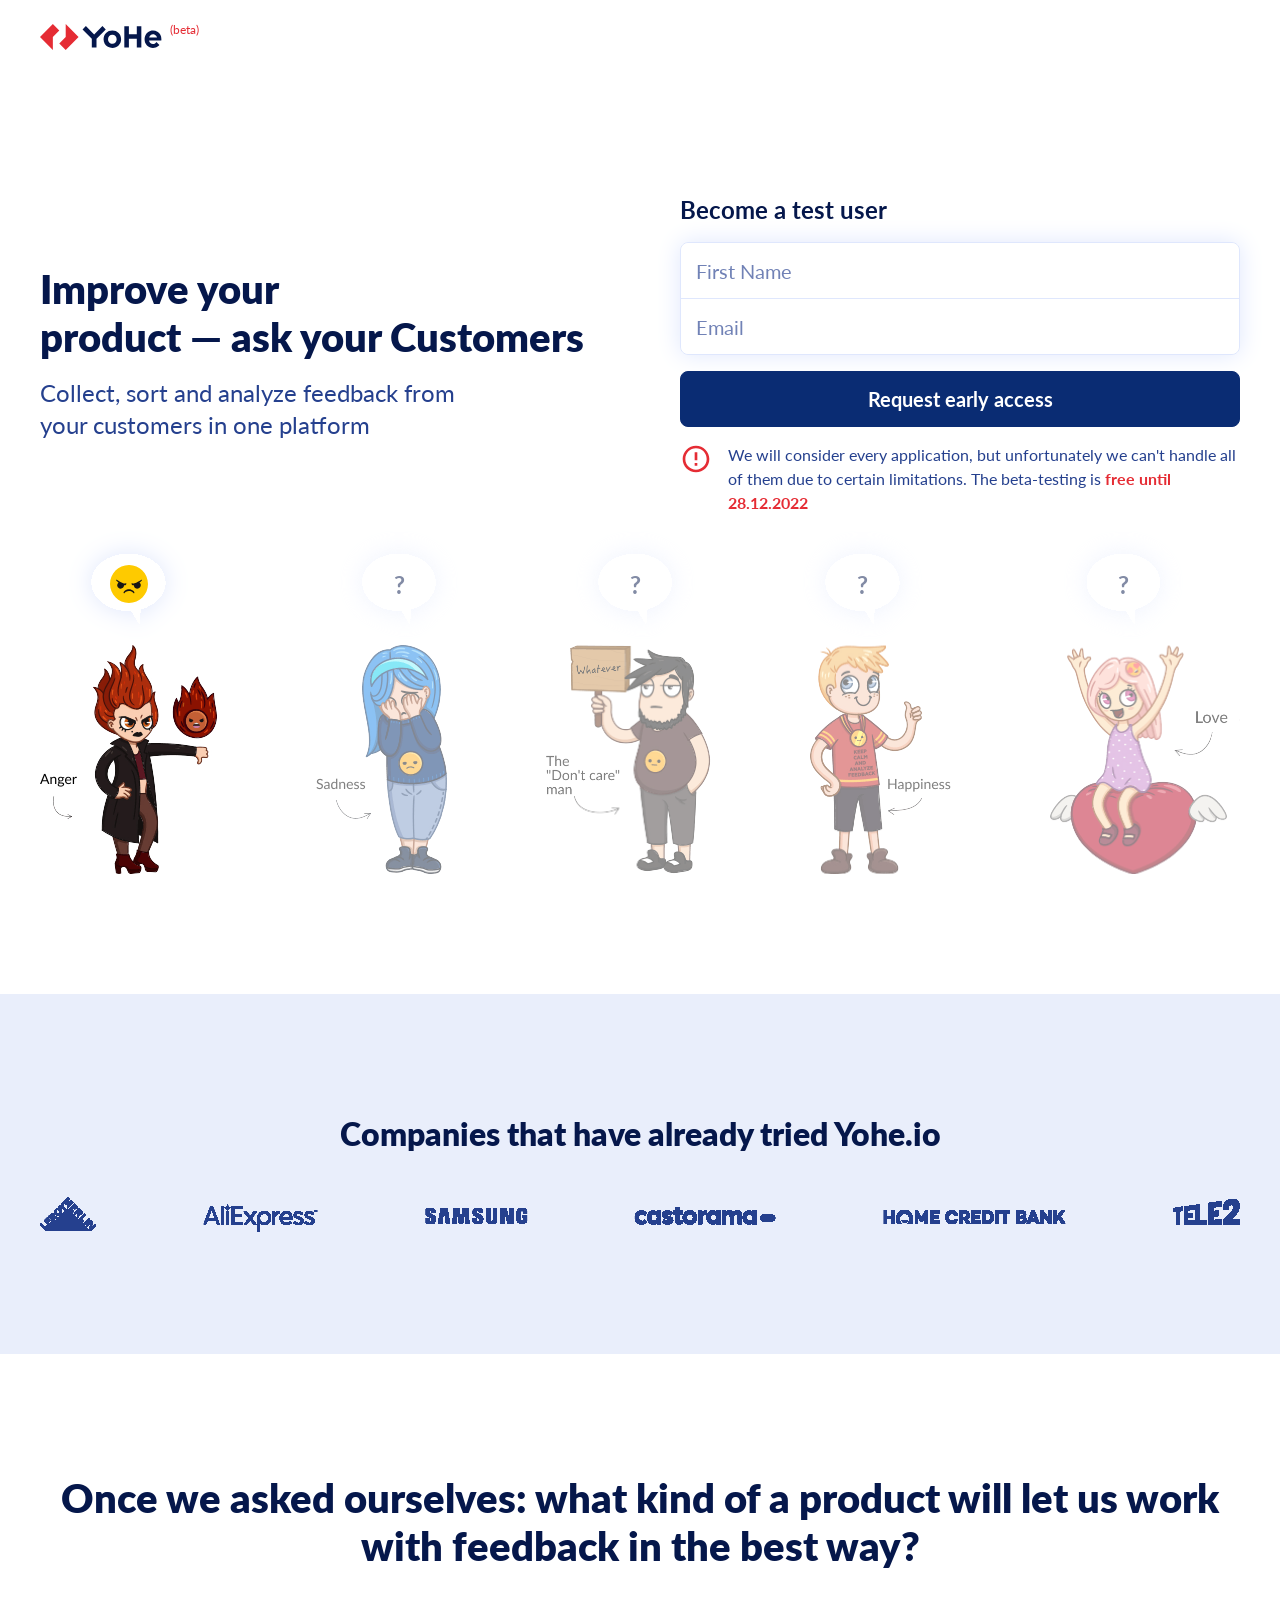
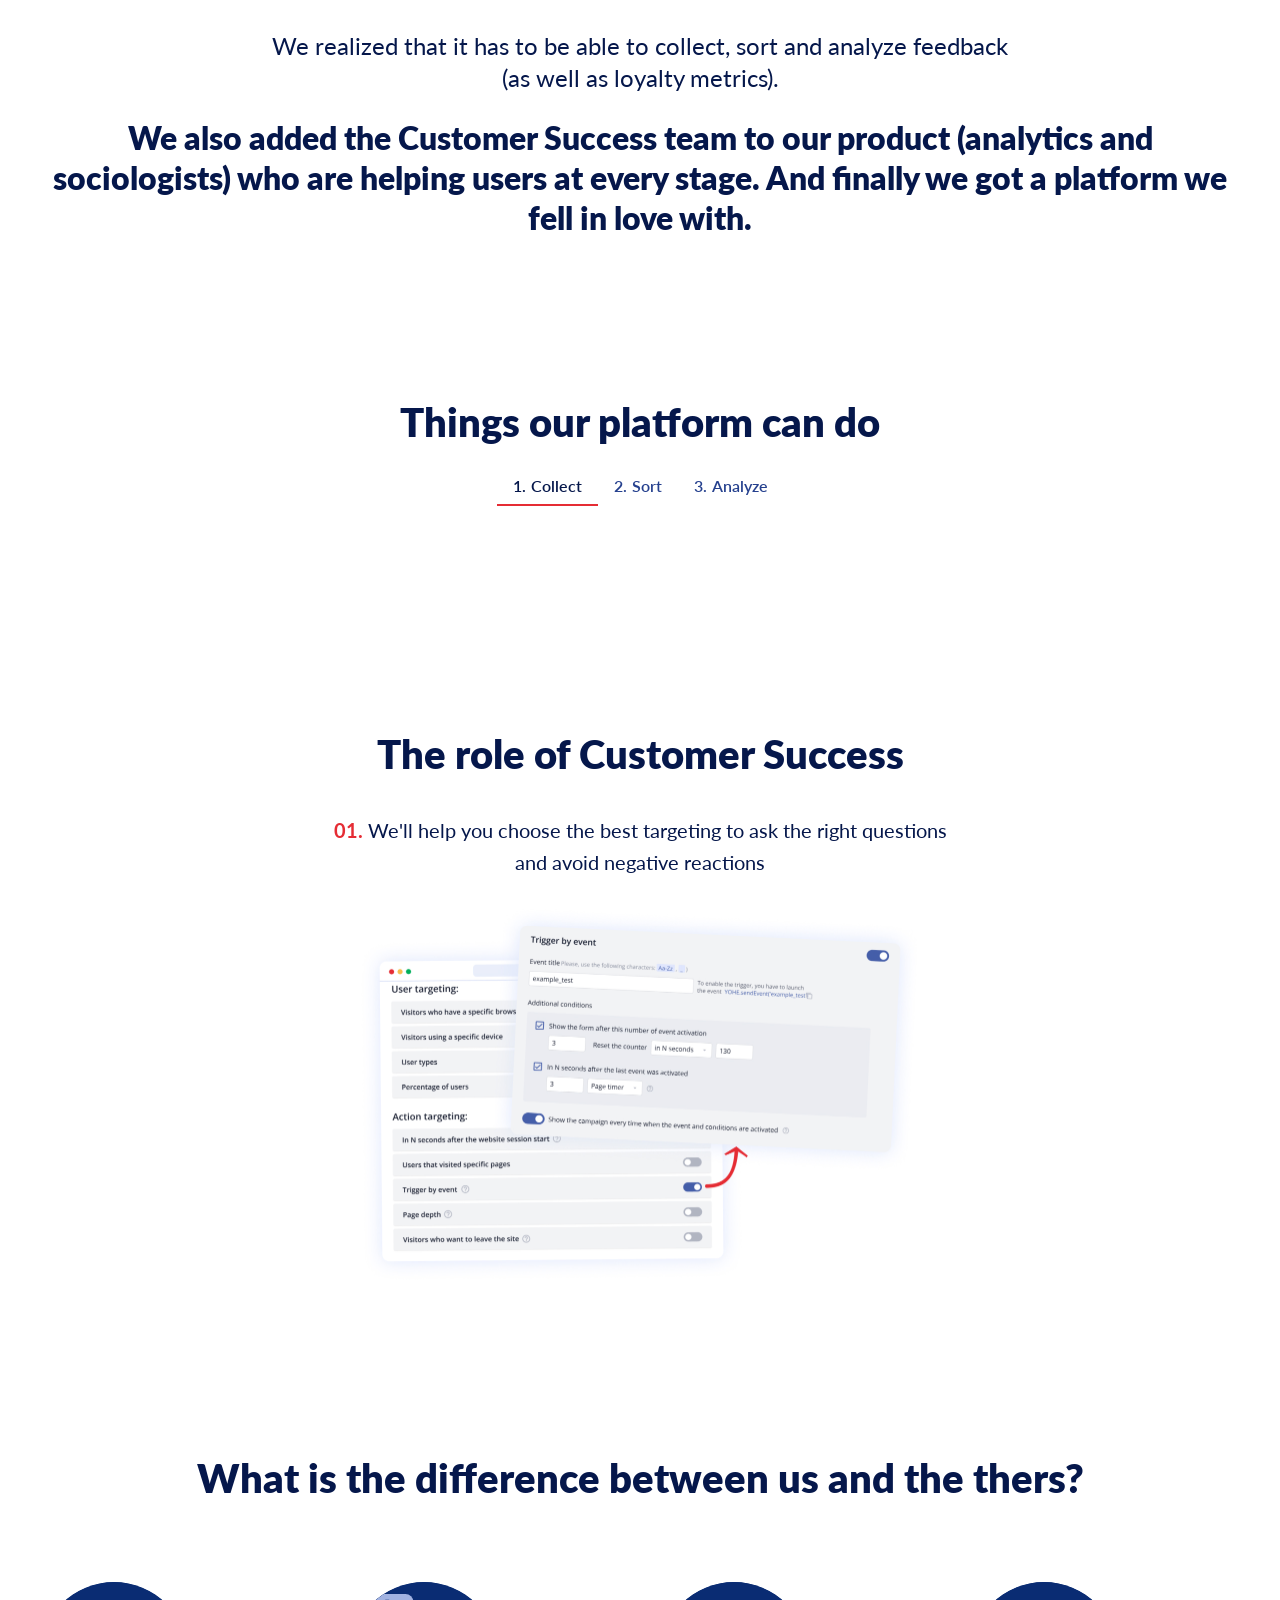
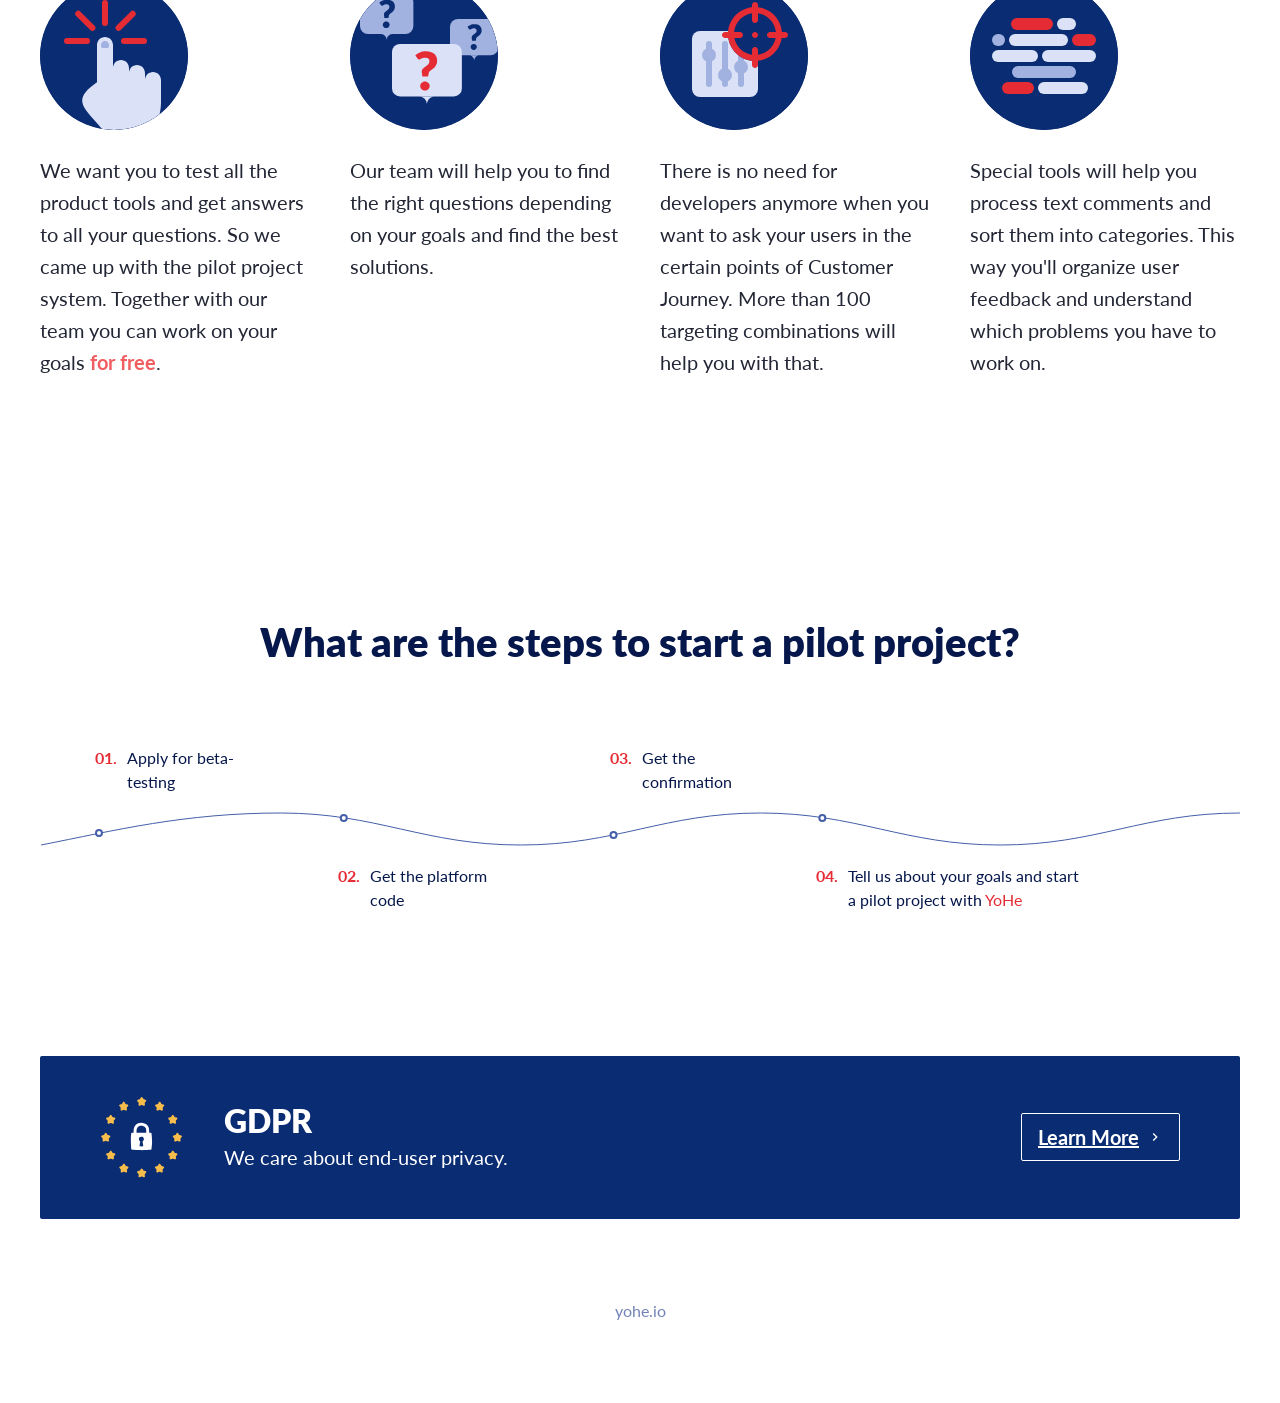
==== main.html @ 830f687a "start" ====
<!DOCTYPE html>
<html lang="ru">

<head>
    <title>Главная</title>
    <meta http-equiv="X-UA-Compatible" content="IE=edge">
    <meta charset="utf-8" />
    <meta name="keywords" content="">
    <meta name="description" content="">
    <meta name="author" content="">
    <meta name="viewport" content="width=device-width, initial-scale=1.0">
    <link rel="preconnect" href="https://fonts.googleapis.com">
    <link rel="preconnect" href="https://fonts.gstatic.com" crossorigin>
    <link href="https://fonts.googleapis.com/css2?family=Lato:wght@300;400;700;900&display=swap" rel="stylesheet">
    <link rel="stylesheet" href="./css/reset.css" />
    <link rel="stylesheet" href="./css/swipebox.min.css" />
    <link rel="stylesheet" href="./css/slick.css" />
    <link rel="stylesheet" href="./css/style.min.css" />
</head>

<body>
    <!-- wrap -->
    <div class="wrap">


        <!-- header -->
        <header class="header">
            <div class="inner-wrap">
                <div class="logo-wrap">
                    <a href="" class="logo">
                        <img src="./img/main/logo.svg" alt="">
                        <span class="logo-title">(beta)</span>
                    </a>
                </div>
            </div>
        </header>
        <!-- /header -->

        <!--main-form-box-->
        <div class="main-form-box cnt-section">
            <div class="inner-wrap">
                <div class="info-outer-wrap">
                    <h1 class="h1-title">Improve your product&nbsp;—&nbsp;ask&nbsp;your Customers</h1>
                    <div class="title-text-wrap">
                        <p>Collect, sort and analyze feedback from your&nbsp;customers&nbsp;in&nbsp;one platform</p>
                    </div>
                </div>
                <div class="form-outer-wrap">
                    <div class="h3-title">Become a test user</div>
                    <form action="/" class="form-wrap">
                        <div class="frm-row-wrap">
                            <div class="frm-row">
                                <div class="frm-field">
                                    <input type="text" class="form-input" placeholder="First Name">
                                </div>
                                <div class="frm-field">
                                    <input type="email" class="form-input" placeholder="Email">
                                </div>
                            </div>
                        </div>
                        <div class="frm-row-submit">
                            <div class="frm-field">
                                <button type="submit" class="btn">Request early access</button>
                            </div>
                        </div>
                        <div class="frm-row">
                            <div class="frm-field">
                                <div class="frm-info">
                                    <div class="info-title">We will consider every application, but unfortunately we can't handle all of them due to certain limitations. The beta-testing is <span class="text-att">free until 28.12.2022</span></div>
                                </div>
                            </div>
                        </div>
                    </form>
                </div>
            </div>
        </div>
        <!--/main-form-box-->

        <!--main-select-box-->
        <div class="main-select-box cnt-section">
            <div class="inner-wrap">
                <div class="items-wrap">
                    <!--item wrap-->
                    <div class="item-wrap">
                        <div class="item-tile-select tile01 active">
                            <div class="tile-ico">
                                <div class="tile-ico-title">?</div>
                                <div class="tile-ico-smile">
                                    <img src="./img/icons/smile01.svg" alt="">
                                </div>
                            </div>
                            <div class="tile-photo">
                                <img src="./img/01.jpg" alt="">
                            </div>
                        </div>
                    </div>
                    <!--/item wrap-->
                    <!--item wrap-->
                    <div class="item-wrap">
                        <div class="item-tile-select tile02">
                            <div class="tile-ico">
                                <div class="tile-ico-title">?</div>
                                <div class="tile-ico-smile">
                                    <img src="./img/icons/smile02.svg" alt="">
                                </div>
                            </div>
                            <div class="tile-photo">
                                <img src="./img/02.jpg" alt="">
                            </div>
                        </div>
                    </div>
                    <!--/item wrap-->
                    <!--item wrap-->
                    <div class="item-wrap">
                        <div class="item-tile-select tile03">
                            <div class="tile-ico">
                                <div class="tile-ico-title">?</div>
                                <div class="tile-ico-smile">
                                    <img src="./img/icons/smile03.svg" alt="">
                                </div>
                            </div>
                            <div class="tile-photo">
                                <img src="./img/03.jpg" alt="">
                            </div>
                        </div>
                    </div>
                    <!--/item wrap-->
                    <!--item wrap-->
                    <div class="item-wrap">
                        <div class="item-tile-select tile04">
                            <div class="tile-ico">
                                <div class="tile-ico-title">?</div>
                                <div class="tile-ico-smile">
                                    <img src="./img/icons/smile04.svg" alt="">
                                </div>
                            </div>
                            <div class="tile-photo">
                                <img src="./img/04.jpg" alt="">
                            </div>
                        </div>
                    </div>
                    <!--/item wrap-->
                    <!--item wrap-->
                    <div class="item-wrap">
                        <div class="item-tile-select tile05">
                            <div class="tile-ico">
                                <div class="tile-ico-title">?</div>
                                <div class="tile-ico-smile">
                                    <img src="./img/icons/smile05.svg" alt="">
                                </div>
                            </div>
                            <div class="tile-photo">
                                <img src="./img/05.jpg" alt="">
                            </div>
                        </div>
                    </div>
                    <!--/item wrap-->
                </div>
            </div>
        </div>
        <!--/main-select-box-->

        <!--main-logos-box-->
        <div class="main-logos-box cnt-section">
            <div class="inner-wrap">
                <div class="title-outer-wrap">
                    <h2 class="h2-title">Companies that have already tried Yohe.io</h2>
                </div>
                <div class="items-outer-wrap">
                    <div class="items-wrap">
                        <!--item wrap-->
                        <div class="item-wrap">
                            <div class="item-tile-logo">
                                <img src="./img/logo01.svg" alt="">
                            </div>
                        </div>
                        <!--/item wrap-->
                        <!--item wrap-->
                        <div class="item-wrap">
                            <div class="item-tile-logo">
                                <img src="./img/logo02.svg" alt="">
                            </div>
                        </div>
                        <!--/item wrap-->
                        <!--item wrap-->
                        <div class="item-wrap">
                            <div class="item-tile-logo">
                                <img src="./img/logo03.svg" alt="">
                            </div>
                        </div>
                        <!--/item wrap-->
                        <!--item wrap-->
                        <div class="item-wrap">
                            <div class="item-tile-logo">
                                <img src="./img/logo04.svg" alt="">
                            </div>
                        </div>
                        <!--/item wrap-->
                        <!--item wrap-->
                        <div class="item-wrap">
                            <div class="item-tile-logo">
                                <img src="./img/logo05.svg" alt="">
                            </div>
                        </div>
                        <!--/item wrap-->
                        <!--item wrap-->
                        <div class="item-wrap">
                            <div class="item-tile-logo">
                                <img src="./img/logo06.svg" alt="">
                            </div>
                        </div>
                        <!--/item wrap-->
                    </div>
                </div>
            </div>
        </div>
        <!--/main-logos-box-->

        <!--main-info-box-->
        <div class="main-info-box cnt-section">
            <div class="inner-wrap">
                <div class="title-outer-wrap">
                    <h2 class="h1-title">Once we asked ourselves: what kind&nbsp;of&nbsp;a&nbsp;product will let us work with feedback in&nbsp;the&nbsp;best way?</h2>
                    <div class="title-text-wrap">
                        <p>We realized that it has to be able to collect, sort and analyze feedback (as&nbsp;well as loyalty metrics).</p>
                    </div>
                    <h2 class="h2-title">We also added the Customer Success team to our product (analytics and sociologists) who are helping users at every stage. And finally we got a platform we fell in love with.</h2>
                </div>
            </div>
        </div>
        <!--/main-info-box-->

        <!--main-slider-box-->
        <div class="main-slider-box cnt-section">
            <div class="inner-wrap">
                <div class="title-outer-wrap">
                    <h2 class="h1-title">Things our platform can do</h2>
                </div>
                <div class="tabs-box tabs-outer-wrap js-tabs-nav">
                    <ul class="menu">
                        <li><a href="" class="btn-tab active" data-tab="slider01-01"><span>1.</span> Collect</a></li>
                        <li><a href="" class="btn-tab" data-tab="slider01-02"><span>2.</span> Sort</a></li>
                        <li><a href="" class="btn-tab" data-tab="slider01-03"><span>3.</span> Analyze</a></li>
                    </ul>
                </div>
            </div>
            <div class="slider-outer-wrap js-tab-block" data-tab="slider01-01">
                <div class="slider-wrap">
                    <div class="slider">
                        <!--sl-wrap-->
                        <div class="sl-wrap">
                            <div class="item-tile-photo tile-photo photo-cover">
                                <img src="./img/slider01-01.jpg" alt="">
                            </div>
                        </div>
                        <!--/sl-wrap-->
                        <!--sl-wrap-->
                        <div class="sl-wrap">
                            <div class="item-tile-photo tile-photo photo-cover">
                                <img src="./img/slider01-02.jpg" alt="">
                            </div>
                        </div>
                        <!--/sl-wrap-->
                        <!--sl-wrap-->
                        <div class="sl-wrap">
                            <div class="item-tile-photo tile-photo photo-cover">
                                <img src="./img/slider01-03.jpg" alt="">
                            </div>
                        </div>
                        <!--/sl-wrap-->
                        <!--sl-wrap-->
                        <div class="sl-wrap">
                            <div class="item-tile-photo tile-photo photo-cover">
                                <img src="./img/slider01-04.jpg" alt="">
                            </div>
                        </div>
                        <!--/sl-wrap-->
                        <!--sl-wrap-->
                        <div class="sl-wrap">
                            <div class="item-tile-photo tile-photo photo-cover">
                                <img src="./img/slider01-05.jpg" alt="">
                            </div>
                        </div>
                        <!--/sl-wrap-->
                        <!--sl-wrap-->
                        <div class="sl-wrap">
                            <div class="item-tile-photo tile-photo photo-cover">
                                <img src="./img/slider01-06.jpg" alt="">
                            </div>
                        </div>
                        <!--/sl-wrap-->
                    </div>
                </div>
            </div>
            <div class="slider-outer-wrap js-tab-block" data-tab="slider01-02">
                <div class="slider-wrap">
                    <div class="slider">
                        <!--sl-wrap-->
                        <div class="sl-wrap">
                            <div class="item-tile-photo tile-photo photo-cover">
                                <img src="./img/slider02-01.jpg" alt="">
                            </div>
                        </div>
                        <!--/sl-wrap-->
                    </div>
                </div>
            </div>
            <div class="slider-outer-wrap js-tab-block" data-tab="slider01-03">
                <div class="slider-wrap">
                    <div class="slider">
                        <!--sl-wrap-->
                        <div class="sl-wrap">
                            <div class="item-tile-photo tile-photo photo-cover">
                                <img src="./img/slider03-01.jpg" alt="">
                            </div>
                        </div>
                        <!--/sl-wrap-->
                        <!--sl-wrap-->
                        <div class="sl-wrap">
                            <div class="item-tile-photo tile-photo photo-cover">
                                <img src="./img/slider03-02.jpg" alt="">
                            </div>
                        </div>
                        <!--/sl-wrap-->
                        <!--sl-wrap-->
                        <div class="sl-wrap">
                            <div class="item-tile-photo tile-photo photo-cover">
                                <img src="./img/slider03-03.jpg" alt="">
                            </div>
                        </div>
                        <!--/sl-wrap-->
                        <!--sl-wrap-->
                        <div class="sl-wrap">
                            <div class="item-tile-photo tile-photo photo-cover">
                                <img src="./img/slider03-04.jpg" alt="">
                            </div>
                        </div>
                        <!--/sl-wrap-->
                    </div>
                </div>
            </div>
        </div>
        <!--/main-slider-box-->

        <!--main-slider-box-->
        <div class="main-slider-box cnt-section">
            <div class="inner-wrap">
                <div class="title-outer-wrap">
                    <h2 class="h1-title">The role of Customer Success</h2>
                </div>
            </div>
            <div class="slider-outer-wrap">
                <div class="slider-wrap">
                    <div class="slider">
                        <!--sl-wrap-->
                        <div class="sl-wrap">
                            <div class="sl-info"><span class="text-att">01.</span> We'll help you choose the best targeting to ask the right questions and avoid negative reactions</div>
                            <div class="item-tile-photo tile-photo photo-cover">
                                <img src="./img/slider04-01.jpg" alt="">
                            </div>
                        </div>
                        <!--/sl-wrap-->
                        <!--sl-wrap-->
                        <div class="sl-wrap">
                            <div class="sl-info"><span class="text-att">01.</span> We'll help you choose the best targeting to ask the right questions and avoid negative reactions</div>
                            <div class="item-tile-photo tile-photo photo-cover">
                                <img src="./img/slider04-02.jpg" alt="">
                            </div>
                        </div>
                        <!--/sl-wrap-->
                        <!--sl-wrap-->
                        <div class="sl-wrap">
                            <div class="sl-info"><span class="text-att">01.</span> We'll help you choose the best targeting to ask the right questions and avoid negative reactions</div>
                            <div class="item-tile-photo tile-photo photo-cover">
                                <img src="./img/slider04-03.jpg" alt="">
                            </div>
                        </div>
                        <!--/sl-wrap-->
                        <!--sl-wrap-->
                        <div class="sl-wrap">
                            <div class="sl-info"><span class="text-att">01.</span> We'll help you choose the best targeting to ask the right questions and avoid negative reactions</div>
                            <div class="item-tile-photo tile-photo photo-cover">
                                <img src="./img/slider04-04.jpg" alt="">
                            </div>
                        </div>
                        <!--/sl-wrap-->
                    </div>
                </div>
            </div>
        </div>
        <!--/main-slider-box-->

        <!--main-tiles-box-->
        <div class="main-tiles-box cnt-section">
            <div class="inner-wrap">
                <div class="title-outer-wrap">
                    <h2 class="h1-title">What is the difference between&nbsp;us&nbsp;and&nbsp;the thers?</h2>
                </div>
                <div class="items-wrap">
                    <!--item wrap-->
                    <div class="item-wrap">
                        <div class="item-tile-main">
                            <div class="tile-ico">
                                <img src="./img/icons/01.svg" alt="">
                            </div>
                            <div class="tile-text">We want you to test all the product tools and get answers to all your questions. So we came up with the pilot project system. Together with our team you can work on your goals <span class="text-att">for free</span>.</div>
                        </div>
                    </div>
                    <!--/item wrap-->
                    <!--item wrap-->
                    <div class="item-wrap">
                        <div class="item-tile-main">
                            <div class="tile-ico">
                                <img src="./img/icons/02.svg" alt="">
                            </div>
                            <div class="tile-text">Our team will help you to find the right questions depending on your goals and find the best solutions.</div>
                        </div>
                    </div>
                    <!--/item wrap-->
                    <!--item wrap-->
                    <div class="item-wrap">
                        <div class="item-tile-main">
                            <div class="tile-ico">
                                <img src="./img/icons/03.svg" alt="">
                            </div>
                            <div class="tile-text">There is no need for developers anymore when you want to ask your users in the certain points of Customer Journey. More than 100 targeting combinations will help you with that.</div>
                        </div>
                    </div>
                    <!--/item wrap-->
                    <!--item wrap-->
                    <div class="item-wrap">
                        <div class="item-tile-main">
                            <div class="tile-ico">
                                <img src="./img/icons/04.svg" alt="">
                            </div>
                            <div class="tile-text">Special tools will help you process text comments and sort them into categories. This way you'll organize user feedback and understand which problems you have to work on.</div>
                        </div>
                    </div>
                    <!--/item wrap-->
                </div>
            </div>
        </div>
        <!--/main-tiles-box-->

        <!--main-steps-box-->
        <div class="main-steps-box cnt-section">
            <div class="inner-wrap">
                <div class="title-outer-wrap">
                    <h2 class="h1-title">What are the steps to start a pilot project?</h2>
                </div>
                <div class="items-outer-wrap">
                    <div class="items-wrap">
                        <!--item wrap-->
                        <div class="item-wrap">
                            <div class="item-tile-step">
                                <div class="tile-number">01.</div>
                                <div class="tile-title">Apply for beta-testing</div>
                            </div>
                        </div>
                        <!--/item wrap-->
                        <!--item wrap-->
                        <div class="item-wrap">
                            <div class="item-tile-step">
                                <div class="tile-number">02.</div>
                                <div class="tile-title">Get the platform code</div>
                            </div>
                        </div>
                        <!--/item wrap-->
                        <!--item wrap-->
                        <div class="item-wrap">
                            <div class="item-tile-step">
                                <div class="tile-number">03.</div>
                                <div class="tile-title">Get the confirmation</div>
                            </div>
                        </div>
                        <!--/item wrap-->
                        <!--item wrap-->
                        <div class="item-wrap">
                            <div class="item-tile-step">
                                <div class="tile-number">04.</div>
                                <div class="tile-title">Tell us about your goals and start a&nbsp;pilot project with <a href="" class="text-att">YoHe</a></div>
                            </div>
                        </div>
                        <!--/item wrap-->
                    </div>
                </div>
            </div>
        </div>
        <!--/main-steps-box-->


        <!-- footer -->
        <footer class="footer">
            <div class="inner-wrap">
                <div class="footer-main-panel">
                    <div class="logo-wrap">
                        <a href="" class="logo">
                            <img src="./img/main/logo-stars.svg" alt="">
                        </a>
                    </div>
                    <div class="info-wrap">
                        <div class="h2-title">GDPR</div>
                        <p>We care about end-user privacy.</p>
                    </div>
                    <div class="action-wrap">
                        <a href="" class="btn button-border button-light button-small">
                            <span class="button-title">Learn More</span>
                            <span class="button-ico">
                                <img src="./img/icons/arrow-more.svg" alt="">
                            </span>
                        </a>
                    </div>
                </div>
                <div class="footer-link-panel">
                    <a href="">yohe.io</a>
                </div>
            </div>
        </footer>
        <!-- /footer -->


    </div>
    <!-- /wrap -->

    <script src="./js/jquery.min.js"></script>
    <script src="./js/slick.min.js"></script>
    <script src="./js/jquery.swipebox.min.js"></script>
    <script src="./js/jquery.maskedinput.min.js"></script>
    <script src="./js/scripts.js"></script>

</body>

</html>
---- css/swipebox.min.css ----
/*! Swipebox v1.3.0 | Constantin Saguin csag.co | MIT License | github.com/brutaldesign/swipebox */html.swipebox-html.swipebox-touch{overflow:hidden!important}#swipebox-overlay img{border:none!important}#swipebox-overlay{width:100%;height:100%;position:fixed;top:0;left:0;z-index:99999!important;overflow:hidden;-webkit-user-select:none;-moz-user-select:none;-ms-user-select:none;user-select:none}#swipebox-container{position:relative;width:100%;height:100%}#swipebox-slider{-webkit-transition:-webkit-transform .4s ease;transition:transform .4s ease;height:100%;left:0;top:0;width:100%;white-space:nowrap;position:absolute;display:none;cursor:pointer}#swipebox-slider .slide{height:100%;width:100%;line-height:1px;text-align:center;display:inline-block}#swipebox-slider .slide:before{content:"";display:inline-block;height:50%;width:1px;margin-right:-1px}#swipebox-slider .slide .swipebox-inline-container,#swipebox-slider .slide .swipebox-video-container,#swipebox-slider .slide img{display:inline-block;max-height:100%;max-width:100%;margin:0;padding:0;width:auto;height:auto;vertical-align:middle}#swipebox-slider .slide .swipebox-video-container{background:0 0;max-width:1140px;max-height:100%;width:100%;padding:5%;-webkit-box-sizing:border-box;box-sizing:border-box}#swipebox-slider .slide .swipebox-video-container .swipebox-video{width:100%;height:0;padding-bottom:56.25%;overflow:hidden;position:relative}#swipebox-slider .slide .swipebox-video-container .swipebox-video iframe{width:100%!important;height:100%!important;position:absolute;top:0;left:0}#swipebox-slider .slide-loading{background:url(../img/loader.gif) center center no-repeat}#swipebox-bottom-bar,#swipebox-top-bar{-webkit-transition:.5s;transition:.5s;position:absolute;left:0;z-index:999;height:50px;width:100%}#swipebox-bottom-bar{bottom:-50px}#swipebox-bottom-bar.visible-bars{-webkit-transform:translate3d(0,-50px,0);transform:translate3d(0,-50px,0)}#swipebox-top-bar{top:-50px}#swipebox-top-bar.visible-bars{-webkit-transform:translate3d(0,50px,0);transform:translate3d(0,50px,0)}#swipebox-title{display:block;width:100%;text-align:center}#swipebox-close,#swipebox-next,#swipebox-prev{background-image:url(../img/icons.png);background-repeat:no-repeat;border:none!important;text-decoration:none!important;cursor:pointer;width:50px;height:50px;top:0}#swipebox-arrows{display:block;margin:0 auto;width:100%;height:50px}#swipebox-prev{background-position:-32px 13px;float:left}#swipebox-next{background-position:-78px 13px;float:right}#swipebox-close{top:0;right:0;position:absolute;z-index:9999;background-position:15px 12px}.swipebox-no-close-button #swipebox-close{display:none}#swipebox-next.disabled,#swipebox-prev.disabled{opacity:.3}.swipebox-no-touch #swipebox-overlay.rightSpring #swipebox-slider{-webkit-animation:rightSpring .3s;animation:rightSpring .3s}.swipebox-no-touch #swipebox-overlay.leftSpring #swipebox-slider{-webkit-animation:leftSpring .3s;animation:leftSpring .3s}.swipebox-touch #swipebox-container:after,.swipebox-touch #swipebox-container:before{-webkit-backface-visibility:hidden;backface-visibility:hidden;-webkit-transition:all .3s ease;transition:all .3s ease;content:' ';position:absolute;z-index:999;top:0;height:100%;width:20px;opacity:0}.swipebox-touch #swipebox-container:before{left:0;-webkit-box-shadow:inset 10px 0 10px -8px #656565;box-shadow:inset 10px 0 10px -8px #656565}.swipebox-touch #swipebox-container:after{right:0;-webkit-box-shadow:inset -10px 0 10px -8px #656565;box-shadow:inset -10px 0 10px -8px #656565}.swipebox-touch #swipebox-overlay.leftSpringTouch #swipebox-container:before,.swipebox-touch #swipebox-overlay.rightSpringTouch #swipebox-container:after{opacity:1}@-webkit-keyframes rightSpring{0%{left:0}50%{left:-30px}100%{left:0}}@keyframes rightSpring{0%{left:0}50%{left:-30px}100%{left:0}}@-webkit-keyframes leftSpring{0%{left:0}50%{left:30px}100%{left:0}}@keyframes leftSpring{0%{left:0}50%{left:30px}100%{left:0}}@media screen and (min-width:800px){#swipebox-close{right:10px}#swipebox-arrows{width:92%;max-width:800px}}#swipebox-overlay{background:#0d0d0d}#swipebox-bottom-bar,#swipebox-top-bar{text-shadow:1px 1px 1px #000;background:#000;opacity:.95}#swipebox-top-bar{color:#fff!important;font-size:15px;line-height:43px;font-family:Helvetica,Arial,sans-serif}
---- css/style.min.css ----
:root{--clr-base:#05174b;--clr-base-light:#25408e;--clr-att:#f15e61;--clr-att-hover:#e52c34;--clr-light:#e4e4e;--clr-bg:#0a2c73;--clr-bg-hover:#05174b;--clr-bg-light:#e9eefb;--clr-border:#dfe7fd;--min:320px;--max:1280px;--paddingContainer:16px;font-size:10px}.elm-hidden{display:none}body{color:var(--clr-base);background:#fff;font-size:16px;line-height:1.5}.bq-text,blockquote,ol,p,table,ul{position:relative;margin-bottom:1.5em}.bq-text img,blockquote img,ol img,p img,table img,ul img{max-width:100%}.bq-text:last-child,blockquote:last-child,ol:last-child,p:last-child,table:last-child,ul:last-child{margin-bottom:0!important}li{position:relative}a{color:var(--clr-att)}a,a:hover{text-decoration:none}a:hover{color:var(--clr-att-hover)}.link-main,a.link-main{text-decoration:none;border-bottom:1px solid}.link-phone{white-space:nowrap}.h1-title,.h2-title,.h3-title,.h4-title,.h5-title,.h6-title,h1,h2,h3,h4,h5,h6{display:block;position:relative;font-weight:800;margin:16px 0}.h1-title:first-child,.h2-title:first-child,.h3-title:first-child,.h4-title:first-child,.h5-title:first-child,.h6-title:first-child,h1:first-child,h2:first-child,h3:first-child,h4:first-child,h5:first-child,h6:first-child{margin-top:0}.h1-title,h1{font-size:32px;line-height:1.25}.h2-title,.h3-title,h2,h3{font-size:24px;line-height:1.33333333}.h3-title,h3{font-weight:700}.text-att,.title-att{color:var(--clr-att)}.text-light,.title-light{color:var(--clr-light)}.text-center,.title-center{text-align:center}@media (max-width:1399px){:root{font-size:9.5px}}@media (max-width:1199px){:root{font-size:9px}}@media (max-width:992px){:root{font-size:8px}}@media (max-width:767px){:root{font-size:7px}}@media (min-width:993px){body{font-size:20px;line-height:1.6}.bq-text,blockquote,ol,p,table,ul{margin-bottom:1.6em}.h1-title,h1{font-size:40px;line-height:1.2}.h2-title,h2{font-size:32px;line-height:1.25}}@media (min-width:1280px){:root{--paddingContainer:40px}}body,html{margin:0;padding:0;width:100%;height:100%;min-width:var(--min)}.cnt-full-wrap{margin-left:calc(var(--paddingContainer)*-1);margin-right:calc(var(--paddingContainer)*-1)}.cnt-full-wrap,.inner-wrap,.page-full{padding-left:var(--paddingContainer);padding-right:var(--paddingContainer)}.inner-wrap,.page-full{position:relative;clear:both;margin:0 auto;min-width:var(--min);max-width:var(--max);width:100%}.inner-wrap .inner-wrap,.page-full .inner-wrap{min-width:0;padding-left:0;padding-right:0}.inner-wrap .cnt-section,.page-full .cnt-section{min-width:0}.page-full{-webkit-box-flex:1;-ms-flex:1 0 auto;flex:1 0 auto}.cnt-section,.footer,.header,.nav,.wrap{position:relative;clear:both;min-width:var(--min);width:100%}.wrap{overflow:hidden;min-height:100vh;display:-webkit-box;display:-ms-flexbox;display:flex;-webkit-box-orient:vertical;-webkit-box-direction:normal;-ms-flex-direction:column;flex-direction:column}.footer,.header,.nav,.wrap>.cnt-section{-ms-flex-negative:0;flex-shrink:0}.footer,.header,.nav{line-height:1;text-align:left}.footer li,.footer p,.footer ul,.header li,.header p,.header ul,.nav li,.nav p,.nav ul{margin:0;padding:0}.footer li:before,.footer p:before,.footer ul:before,.header li:before,.header p:before,.header ul:before,.nav li:before,.nav p:before,.nav ul:before{display:none}.footer a,.header a,.nav a{text-decoration:none;position:relative;-webkit-transition:all .2s ease;transition:all .2s ease}.header{z-index:99;padding:24px 0}.header .logo-wrap{width:122px}.footer,.footer-main-panel{position:relative;overflow:hidden}.footer-main-panel{display:block;background:var(--clr-bg);padding:32px 20px 48px;text-align:center;font-size:20px;line-height:1.6;border-radius:2px;color:#fff}.footer-main-panel .logo-wrap{margin:0 auto 32px;width:84px}.footer-main-panel .info-wrap{margin-bottom:32px}.footer-main-panel .h2-title{margin:0}.footer-link-panel{text-align:center;font-size:16px;line-height:1.5;padding:48px 0;position:relative;overflow:hidden;display:block}.footer-link-panel a:not(:hover){color:#7182b6}.logo{display:block;position:relative;overflow:visible;line-height:1;width:100%;letter-spacing:normal;font-weight:400}.logo,.logo:hover{text-decoration:none}.logo img{display:block;width:100%}.logo .logo-title{display:inline-block;vertical-align:middle;position:absolute;top:0;left:100%;font-size:12px;line-height:1;color:var(--clr-att-hover);font-weight:400;padding:0 0 0 8px}@media (min-width:993px){.inner-wrap,.page-full{width:992px}.footer-link-panel{padding:80px 0}.footer-main-panel{padding:40px 60px;text-align:left;display:-webkit-box;display:-ms-flexbox;display:flex;-webkit-box-align:center;-ms-flex-align:center;align-items:center}.footer-main-panel .logo-wrap{-ms-flex-negative:0;flex-shrink:0;margin:0}.footer-main-panel .info-wrap{-webkit-box-flex:1;-ms-flex:1;flex:1;margin:0;padding:0 30px 0 40px}.footer-main-panel .action-wrap{-ms-flex-negative:0;flex-shrink:0}}@media (min-width:1280px){.inner-wrap,.page-full{width:1280px}}.item-tile-step{width:100%;-ms-flex-negative:0;flex-shrink:0;font-size:20px;line-height:1.6;color:var(--clr-base);padding:0 0 0 36px;display:block;position:relative}.item-tile-step .tile-number{width:36px;font-weight:700;position:absolute;top:0;left:0;color:var(--clr-att-hover)}.item-tile-step .text-att,.item-tile-step a{color:var(--clr-att-hover)}.item-tile-main{display:block;color:#232735}.item-tile-main .tile-ico{background-color:#0a2c73;width:72px;height:72px;border-radius:50%;margin:0 0 24px}.item-tile-main .tile-ico img,.item-tile-main .tile-ico svg{width:100%}.item-tile-main .text-att{font-weight:700}.item-tile-photo{display:block}.item-tile-photo.tile-photo{display:block;position:relative;overflow:hidden}.item-tile-photo.tile-photo:before{padding-top:61.9%}.item-tile-logo{display:inline-block;vertical-align:middle;height:40px;width:auto;margin:0 auto}.item-tile-logo img{display:block;height:40px;width:auto;max-width:inherit}.item-tile-select{display:inline-block;vertical-align:top;line-height:1;text-decoration:none;cursor:pointer;position:relative;-webkit-transition:opacity .2s ease;transition:opacity .2s ease;opacity:.5}.item-tile-select:hover{opacity:1}.item-tile-select.tile02 .tile-ico{-webkit-transform:translateX(25%);transform:translateX(25%)}.item-tile-select.tile03 .tile-ico{-webkit-transform:translateX(10%);transform:translateX(10%)}.item-tile-select.tile04 .tile-ico{-webkit-transform:translateX(-25%);transform:translateX(-25%)}.item-tile-select.tile05 .tile-ico{-webkit-transform:translateX(-30%);transform:translateX(-30%)}.item-tile-select.active{opacity:1}.item-tile-select.active .tile-ico-title{opacity:0}.item-tile-select.active .tile-ico-smile{opacity:1}.item-tile-select .tile-photo{height:74px}.item-tile-select .tile-photo img{display:block;width:auto;height:100%;max-width:inherit}.item-tile-select .tile-ico{width:26px;height:24px;position:relative;margin:0 auto 7px;overflow:visible}.item-tile-select .tile-ico:before{content:"";display:block;position:absolute;top:-10%;bottom:-10%;left:-10%;right:-10%;background:url(../img/icons/question.svg) 50% no-repeat;background-size:100% auto}.item-tile-select .tile-ico-title{bottom:0;text-align:center;z-index:2;line-height:22px;font-size:9px;color:var(--clr-base);font-weight:700}.item-tile-select .tile-ico-smile,.item-tile-select .tile-ico-title{position:absolute;top:0;left:0;right:0;-webkit-transition:opacity .2s ease;transition:opacity .2s ease}.item-tile-select .tile-ico-smile{display:block;bottom:4px;z-index:3;opacity:0}.item-tile-select .tile-ico-smile img,.item-tile-select .tile-ico-smile svg{display:block;position:absolute;top:0;bottom:0;left:0;right:0;width:50%;height:auto;margin:auto}.elm-photo,.tile-photo{display:block;position:relative;overflow:hidden;text-decoration:none;line-height:1;-webkit-transform:translateZ(0);transform:translateZ(0)}.elm-photo.photo-main,.tile-photo.photo-main{border:1px solid red;width:300px;height:300px}.elm-photo:before,.tile-photo:before{content:"";display:none;padding-top:100%}.elm-photo img,.tile-photo img{display:block;position:relative;width:100%}.elm-photo.photo-cover:before,.tile-photo.photo-cover:before{display:block}.elm-photo.photo-cover img,.tile-photo.photo-cover img{position:absolute;top:0;left:0;width:100%;height:100%;-o-object-fit:cover;object-fit:cover}.elm-photo.photo-contain:before,.tile-photo.photo-contain:before{display:block}.elm-photo.photo-contain img,.tile-photo.photo-contain img{position:absolute;top:0;left:0;bottom:0;right:0;margin:auto;max-width:100%;max-height:100%;width:auto;height:auto}.elm-price,.tile-price{white-space:nowrap}.elm-price.price-old,.tile-price.price-old{text-decoration:line-through}.button-ico,.elm-ico,.frm-ico,.menu-ico,.tab-ico,.tile-ico{display:block;position:relative;overflow:hidden;width:40px;height:40px}.button-ico .i,.button-ico [class*=icon-],.button-ico img,.button-ico svg,.elm-ico .i,.elm-ico [class*=icon-],.elm-ico img,.elm-ico svg,.frm-ico .i,.frm-ico [class*=icon-],.frm-ico img,.frm-ico svg,.menu-ico .i,.menu-ico [class*=icon-],.menu-ico img,.menu-ico svg,.tab-ico .i,.tab-ico [class*=icon-],.tab-ico img,.tab-ico svg,.tile-ico .i,.tile-ico [class*=icon-],.tile-ico img,.tile-ico svg{display:block;position:absolute;top:0;bottom:0;left:0;right:0;margin:auto;max-width:100%;max-height:100%}.elm-overlay{display:none;-webkit-animation:fadein .2s ease;animation:fadein .2s ease;background:rgba(0,0,0,.8);position:fixed;top:0;bottom:0;left:0;right:0;z-index:120}.elm-overlay.active{display:block}@media (min-width:480px) and (max-width:992px){.item-tile-main{min-height:72px;position:relative;padding:0 0 0 88px}.item-tile-main .tile-ico{position:absolute;top:0;left:0;margin:0}}@media (min-width:993px){.item-tile-step{font-size:16px;line-height:1.5;padding-left:32px}.item-tile-step .tile-number{width:32px}.item-tile-main .tile-ico{width:148px;height:148px;margin-bottom:24px}.item-tile-select .tile-photo{height:229px}.item-tile-select .tile-ico{width:72px;height:68px;margin-bottom:22px}.item-tile-select .tile-ico:before{top:-35%;bottom:-35%;left:-35%;right:-35%}.item-tile-select .tile-ico-smile{bottom:10px}.item-tile-select .tile-ico-smile img,.item-tile-select .tile-ico-smile svg{width:38px}.item-tile-select .tile-ico-title{line-height:60px;font-size:24px}}.main-steps-box{padding:32px 0 24px}.main-steps-box .item-wrap,.main-steps-box .title-outer-wrap{margin-bottom:24px}.main-steps-box .items-outer-wrap{max-width:448px;margin:0 auto}.main-tiles-box{padding:32px 0 24px}.main-tiles-box .items-wrap{margin:0 -12px}.main-tiles-box .item-wrap{margin-bottom:24px;padding:0 12px}.main-tiles-box .title-outer-wrap{margin-bottom:24px}.main-slider-box{padding:32px 0 48px}.main-slider-box .tabs-outer-wrap,.main-slider-box .title-outer-wrap{margin-bottom:24px;margin-left:auto;margin-right:auto;max-width:448px}.main-slider-box .slider-outer-wrap{position:relative}.main-slider-box .slider-wrap{position:static;margin:0 auto;max-width:480px}.main-slider-box .slider{position:static}.main-slider-box .ico-arrow{position:absolute;top:50%;left:0;margin-top:-20px}.main-slider-box .ico-arrow-next{left:auto;right:0}.main-slider-box .sl-info{padding-top:16px;text-align:center;display:block;width:100%;margin-bottom:24px;font-size:20px;line-height:1.6}.main-slider-box .sl-info .text-att{display:inline;font-weight:700;color:var(--clr-att-hover)}.main-slider-box .h1-title,.main-slider-box .h2-title{margin-bottom:16px}.main-slider-box .js-tab-block:not(.active){display:block!important;overflow:hidden;position:relative;height:0;padding:0}.main-info-box{padding:32px 0 48px;font-size:24px;line-height:1.33333333}.main-info-box .h1-title,.main-info-box .h2-title,.main-info-box .title-text-wrap{margin-bottom:24px;margin-top:0}.main-info-box .h1-title:last-child,.main-info-box .h2-title:last-child,.main-info-box .title-text-wrap:last-child{margin-bottom:0}.main-logos-box{background-color:var(--clr-bg-light);padding:32px 0 36px}.main-logos-box .title-outer-wrap{text-align:center;margin-bottom:12px}.main-logos-box .items-outer-wrap{max-width:500px;margin:0 auto}.main-logos-box .items-wrap{margin:0 -12px;-webkit-box-pack:center;-ms-flex-pack:center;justify-content:center}.main-logos-box .item-wrap{padding:12px;text-align:center}.main-logos-box .h2-title{margin-bottom:0}.main-select-box{padding-bottom:48px}.main-select-box .items-wrap{margin:0 auto;max-width:448px;-ms-flex-wrap:nowrap;flex-wrap:nowrap;-webkit-box-pack:justify;-ms-flex-pack:justify;justify-content:space-between}.main-select-box .item-wrap{width:auto;margin:0;padding:0}.main-form-box{padding:32px 0 24px}.main-form-box .info-outer-wrap{margin-bottom:48px;font-size:24px;line-height:1.33333333;color:var(--clr-base-light)}.main-form-box .frm-field,.main-form-box .frm-row-wrap{margin-bottom:24px}.main-form-box .frm-row-submit .btn{width:100%}.main-form-box .h1-title{color:var(--clr-base)}.main-form-box .h3-title{margin-bottom:24px}.tabs-box .menu{display:-webkit-box;display:-ms-flexbox;display:flex}.tabs-box .menu li{-ms-flex-preferred-size:auto;flex-basis:auto;-webkit-box-flex:1;-ms-flex-positive:1;flex-grow:1}.tabs-box .btn-tab{display:-webkit-box;display:-ms-flexbox;display:flex;width:100%;height:40px;text-align:center;line-height:1.2;-webkit-box-align:center;-ms-flex-align:center;align-items:center;-webkit-box-pack:center;-ms-flex-pack:center;justify-content:center;font-weight:600;padding:0 10px;font-size:16px;color:var(--clr-base-light);-webkit-transition:all .2s ease;transition:all .2s ease;position:relative;overflow:hidden}.tabs-box .btn-tab span{margin-right:5px}.tabs-box .btn-tab:before{content:"";display:block;position:absolute;bottom:0;left:0;right:0;height:2px;background-color:var(--clr-att-hover);opacity:0;-webkit-transition:all .2s ease;transition:all .2s ease}.tabs-box .btn-tab.active,.tabs-box .btn-tab:hover{color:var(--clr-base)}.tabs-box .btn-tab.active:before,.tabs-box .btn-tab:hover:before{opacity:1}@media (min-width:768px){.main-steps-box .title-outer-wrap,.main-tiles-box .title-outer-wrap{text-align:center}.main-tiles-box .item-wrap{width:50%}.main-slider-box .title-outer-wrap{text-align:center}.main-slider-box .tabs-outer-wrap{padding:0 9px}.main-logos-box{padding-bottom:40px}.main-logos-box .title-outer-wrap{margin-bottom:16px}.main-logos-box .item-wrap{width:auto;padding:8px 12px}.main-form-box{text-align:center}.main-form-box .title-text-wrap{max-width:500px;margin:0 auto}.main-form-box .form-outer-wrap{max-width:448px;margin-left:auto;margin-right:auto}}@media (min-width:993px){.main-steps-box{padding:120px 0 144px}.main-steps-box .title-outer-wrap{margin-bottom:80px}.main-steps-box .items-wrap{-ms-flex-negative:0;flex-shrink:0;padding-left:40px}.main-steps-box .items-outer-wrap{max-width:inherit;position:relative}.main-steps-box .items-outer-wrap:before{content:"";display:block;position:absolute;top:0;bottom:0;left:0;right:0;background:url(../img/line.svg) 50% no-repeat;background-size:100% auto}.main-steps-box .item-wrap{width:22%;position:relative;z-index:2;display:-webkit-box;display:-ms-flexbox;display:flex;-webkit-box-orient:vertical;-webkit-box-direction:normal;-ms-flex-direction:column;flex-direction:column;margin:0;height:166px}.main-steps-box .item-wrap:nth-child(2n){-webkit-box-pack:end;-ms-flex-pack:end;justify-content:flex-end}.main-steps-box .item-wrap+.item-wrap{width:23%}.main-steps-box .item-wrap+.item-wrap+.item-wrap{width:19%}.main-steps-box .item-wrap+.item-wrap+.item-wrap+.item-wrap{width:36%}.main-steps-box .item-wrap+.item-wrap+.item-wrap+.item-wrap .item-tile-step{max-width:270px}.main-steps-box .item-tile-step{max-width:164px}.main-tiles-box{padding:120px 0 60px}.main-tiles-box .item-wrap{width:25%;margin-bottom:60px;padding:0 20px}.main-tiles-box .items-wrap{margin:0 -20px}.main-tiles-box .title-outer-wrap{margin-bottom:80px}.main-slider-box{padding:80px 0 48px}.main-slider-box+.main-slider-box{margin-top:72px}.main-slider-box .tabs-outer-wrap,.main-slider-box .title-outer-wrap{max-width:710px}.main-slider-box .title-outer-wrap{margin-bottom:20px}.main-slider-box .slider-wrap{max-width:710px}.main-slider-box .ico-arrow{margin-top:-36px}.main-slider-box .sl-info,.main-slider-box .sl-info~.item-tile-photo{max-width:620px;margin-left:auto;margin-right:auto}.main-info-box{text-align:center;padding:120px 0 80px}.main-info-box .h1-title,.main-info-box .h2-title{margin-bottom:60px}.main-info-box .title-text-wrap{margin-left:auto;margin-right:auto;max-width:33.33333333em}.main-logos-box{padding:120px 0 112px}.main-logos-box .title-outer-wrap{margin-bottom:32px}.main-logos-box .items-outer-wrap{max-width:inherit}.main-logos-box .items-wrap{-webkit-box-pack:justify;-ms-flex-pack:justify;justify-content:space-between}.main-select-box{padding-bottom:120px}.main-select-box .items-wrap{max-width:inherit}.main-form-box{padding:120px 0 24px;text-align:left}.main-form-box .inner-wrap{display:-webkit-box;display:-ms-flexbox;display:flex;-webkit-box-align:center;-ms-flex-align:center;align-items:center}.main-form-box .info-outer-wrap{width:50%;padding:0 40px 20px 0;-ms-flex-negative:0;flex-shrink:0;margin:0}.main-form-box .form-outer-wrap{width:50%;margin:0;-ms-flex-negative:0;flex-shrink:0;padding:0 0 0 40px;max-width:inherit}.main-form-box .title-text-wrap{max-width:inherit;margin:0}.main-form-box .frm-field,.main-form-box .frm-row-wrap,.main-form-box .h3-title{margin-bottom:16px}.tabs-box .menu{-webkit-box-pack:center;-ms-flex-pack:center;justify-content:center}.tabs-box .menu li{-webkit-box-flex:inherit;-ms-flex:inherit;flex:inherit;-ms-flex-negative:0;flex-shrink:0}.tabs-box .btn-tab{width:auto;padding-left:16px;padding-right:16px}}@media (min-width:1280px){.main-steps-box .item-wrap{width:21.2%}.main-steps-box .item-wrap+.item-wrap{width:23.8%}.main-steps-box .item-wrap+.item-wrap+.item-wrap{width:18%}.main-steps-box .item-wrap+.item-wrap+.item-wrap+.item-wrap{width:37%}.main-steps-box .item-wrap+.item-wrap+.item-wrap+.item-wrap .item-tile-step{max-width:270px}.main-steps-box .items-wrap{padding-left:55px}}.form-input{height:56px;border:1px solid var(--clr-border);-webkit-box-shadow:0 0 24px var(--clr-border);box-shadow:0 0 24px var(--clr-border);padding:0 10px 0 15px;background-color:#fff;border-radius:8px;font-size:20px;font-weight:400;color:var(--clr-base)}textarea.form-input{height:200px;padding-top:15px}[placeholder]::-webkit-input-placeholder{color:#7182b6}[placeholder]:-moz-placeholder,[placeholder]::-moz-placeholder{color:#7182b6}[placeholder]:-ms-input-placeholder{color:#7182b6}select.form-input{display:block;width:100%;padding-right:30px;background-image:url(../img/icons/arrow-select.svg);background-position:right 20px center;background-color:#fff;background-repeat:no-repeat;-moz-appearance:none;-ms-appearance:none;-webkit-appearance:none;appearance:none!important;line-height:1em;text-indent:.01px;text-overflow:"";outline:none}select.form-input.form-input-clear{height:auto;border:none;min-height:0;border-radius:0;-webkit-box-shadow:none;box-shadow:none;width:auto;display:inline-block;vertical-align:middle;font-size:1em;line-height:inherit;padding:0 16px 0 0;color:inherit;font-weight:700;background-image:url(../img/icons/arrow-select.png);background-size:8px auto;background-repeat:no-repeat;background-position:100%}select::-ms-expand{display:none}.btn{background-color:var(--clr-bg);border:1px solid var(--clr-bg);border-radius:8px;padding:11px 16px;white-space:normal;text-align:center;font-size:20px;line-height:1.6;font-weight:700;color:#fff}.btn:hover{background-color:var(--clr-bg-hover);border-color:var(--clr-bg-hover);color:#fff}.btn.button-small{font-size:20px;line-height:32px;padding-top:7px;padding-bottom:7px;border-radius:2px}.btn.button-small .button-title{text-decoration:underline}.btn.button-border:not(:hover){background-color:transparent;color:var(--clr-bg)}.btn.button-light{background-color:#fff;border-color:#fff;color:#fff}.btn.button-light .button-ico{-webkit-filter:brightness(0) invert(1);filter:brightness(0) invert(1)}.btn.button-light:hover{background-color:#fff;border-color:#fff;color:var(--clr-bg)}.btn.button-light:hover .button-ico{-webkit-filter:none;filter:none}.btn.button-light.button-border:not(:hover){background-color:transparent;color:#fff}.btn.button-light.button-border:not(:hover) .button-ico{-webkit-filter:brightness(0) invert(1);filter:brightness(0) invert(1)}.btn .button-ico{width:16px;height:16px;margin:0 8px;-webkit-transition:all .2s ease;transition:all .2s ease}.btn .button-ico:first-child{margin-left:0}.btn .button-ico:last-child{margin-right:0}.btn-action-ico{min-width:0;border-radius:0;padding:0;margin:0;font-size:0;display:block;position:relative;overflow:hidden;width:40px;height:40px;text-align:center;line-height:40px;text-decoration:none;-webkit-transition:all .2s ease;transition:all .2s ease;-ms-flex-negative:0;flex-shrink:0}.btn-action-ico:not(.btn){background:none;border:none;-webkit-box-shadow:none;box-shadow:none}.btn-action-ico.btn{min-width:0;min-height:0;padding:0;display:block}.btn-action-ico:after,.btn-action-ico:before,.btn-action-ico [class*=icon-],.btn-action-ico img{display:block;position:absolute;top:0;bottom:0;left:0;right:0;margin:auto;max-width:100%;max-height:100%;-webkit-transition:all .2s ease;transition:all .2s ease}.btn-action-ico:after,.btn-action-ico:before{content:"";background-position:50%;background-repeat:no-repeat;background-size:auto auto}.btn-action-ico:hover{text-decoration:none}.btn-action-ico:hover:not(.btn){background:none;-webkit-box-shadow:none;box-shadow:none}.btn-action-ico.ico-arrow{z-index:20;width:36px;height:40px;cursor:pointer;border-radius:20px 0 0 20px}.btn-action-ico.ico-arrow:before{background-image:url(../img/icons/arrow-slider.svg);background-size:24px auto;left:4px}.btn-action-ico.ico-arrow-prev{border-radius:0 20px 20px 0}.btn-action-ico.ico-arrow-prev:before{-webkit-transform:rotate(180deg);transform:rotate(180deg);left:0;right:4px}.frm-info{display:-webkit-box;display:-ms-flexbox;display:flex;-webkit-box-align:center;-ms-flex-align:center;align-items:center;position:relative;padding:0 0 0 48px;min-height:32px;line-height:1.5;font-size:16px;text-align:left;color:var(--clr-base-light)}.frm-info .info-title{display:block;width:100%;-ms-flex-negative:0;flex-shrink:0}.frm-info .text-att{display:inline;color:var(--clr-att-hover);font-weight:700}.frm-info:before{content:"";display:block;width:32px;height:32px;position:absolute;left:0;top:50%;background:url(../img/icons/info.svg) 50% no-repeat;background-size:100% auto;margin-top:-16px}.frm-row-wrap{border-radius:8px;position:relative;overflow:hidden;border:1px solid var(--clr-border);-webkit-box-shadow:0 0 24px var(--clr-border);box-shadow:0 0 24px var(--clr-border);line-height:1}.frm-row-wrap .frm-field{border-bottom:1px solid var(--clr-border);width:100%;margin:0!important}.frm-row-wrap .frm-field:last-child{border-bottom:none}.frm-row-wrap .form-input{-webkit-box-shadow:none;box-shadow:none;border:none;height:55px}.frm-field,.frm-row,.frm-row-submit{display:-webkit-box;display:-ms-flexbox;display:flex;-ms-flex-wrap:wrap;flex-wrap:wrap;position:relative;line-height:1}.frm-field{display:block;width:100%}.frm-select{position:relative;display:block;overflow:hidden;line-height:1}.frm-select input{display:block;position:absolute;top:0;left:0;width:0;height:0;opacity:0;margin:0;padding:0}.frm-select label{display:block;position:relative;cursor:pointer}.frm-select label:after,.frm-select label:before{content:"";display:block;position:absolute}@media (min-width:993px){.btn-action-ico.ico-arrow{width:64px;height:72px;border-radius:36px 0 0 36px}.btn-action-ico.ico-arrow:before{left:8px}.btn-action-ico.ico-arrow-prev{border-radius:0 36px 36px 0}.btn-action-ico.ico-arrow-prev:before{left:0;right:8px}.frm-info:before{top:16px}}@-webkit-keyframes fadein{0%{opacity:0}to{opacity:1}}@keyframes fadein{0%{opacity:0}to{opacity:1}}@-webkit-keyframes fadeinslide{0%{opacity:0;-webkit-transform:translateY(-50px);transform:translateY(-50px)}to{opacity:1;-webkit-transform:translate(0);transform:translate(0)}}@keyframes fadeinslide{0%{opacity:0;-webkit-transform:translateY(-50px);transform:translateY(-50px)}to{opacity:1;-webkit-transform:translate(0);transform:translate(0)}}.i,[class*=icon-]{display:block;-webkit-transition:none;transition:none}.img-bg-contain,.img-bg-cover{display:block;position:absolute;top:0;left:0;width:100%;height:auto}.img-bg-contain{bottom:0;right:0;margin:auto;max-width:100%;max-height:100%}@supports ((-o-object-fit:cover) or (object-fit:cover)){.img-bg-cover{height:100%;-o-object-fit:cover;object-fit:cover}}@supports ((-o-object-fit:contain) or (object-fit:contain)){.img-bg-contain{height:100%;-o-object-fit:contain;object-fit:contain;max-width:inherit;max-height:inherit;right:auto;bottom:auto}}.js-btn-toggle.active+.js-popup-block{display:block!important}.js-popup-block{-webkit-animation:fadein .3s ease;animation:fadein .3s ease}.js-tab-block{display:none;-webkit-animation:fadein .2s ease;animation:fadein .2s ease}.js-tab-block.active{display:block}.items-wrap{display:-webkit-box;display:-ms-flexbox;display:flex;-ms-flex-wrap:wrap;flex-wrap:wrap;position:relative}.items-wrap.show-all .item-wrap.wrap-hidden{display:block}.items-wrap.show-all .wrap-more a:after{content:attr(data-hide)}.item-wrap{width:100%;position:relative;-webkit-column-break-inside:avoid;-moz-column-break-inside:avoid;break-inside:avoid-column;display:block;-webkit-animation:fadein .2s ease;animation:fadein .2s ease}.item-wrap.wrap-more.active,.item-wrap.wrap-more~.item-wrap{display:none}.item-wrap.wrap-more.active~.item-wrap{display:block}.item-wrap.wrap-more a:after{content:attr(data-show)}.item-wrap.wrap-hidden{display:none;-webkit-animation:fadein .2s ease;animation:fadein .2s ease}.sl-wrap,.slider,.slider-wrap{position:relative;line-height:1;display:block}.sl-wrap~.sl-wrap{display:none}.slick-dots{display:-webkit-box;display:-ms-flexbox;display:flex;-webkit-box-align:center;-ms-flex-align:center;align-items:center;-webkit-box-pack:center;-ms-flex-pack:center;justify-content:center;-ms-flex-wrap:wrap;flex-wrap:wrap;position:relative;line-height:1;text-align:center;font-size:0;margin:0}.slick-dots li{margin:0 5px 5px 0;padding:0;display:block}.slick-dots li:before{display:none}.slick-dots li button{background:none;border:none;min-width:0;padding:0;-webkit-box-shadow:none;box-shadow:none;font-size:0;width:8px;height:8px;border-radius:50%;background:#c4c4c4}.slick-dots .slick-active button,.slick-dots li button.active,.slick-dots li button:hover{background:var(--clr-att)}.item-tile,.tile-action-wrap,.tile-actions-wrap,.tile-desc,.tile-desc-wrap,.tile-ico,.tile-info,.tile-info-wrap,.tile-inner-wrap,.tile-outer-wrap,.tile-photo,.tile-photo-wrap,.tile-photos-wrap,.tile-text,.tile-text-wrap,.tile-title,.tile-title-wrap{display:block;position:relative}.tile-link{display:block;position:absolute;top:0;bottom:0;left:0;right:0;z-index:5;overflow:hidden;text-indent:-999px;font-size:0;color:transparent}.tile-photo{-webkit-transform:translateZ(0);transform:translateZ(0)}.tile-photo img{-webkit-transition:all .2s ease;transition:all .2s ease}.no-mbottom{margin-bottom:0!important}.no-mtop{margin-top:0!important}.elm-hidden{display:none!important}@media (max-width:992px){.elm-hidden-mobile{display:none!important}.slick-dots li button.active,.slick-dots li button:hover{background-color:#c4c4c4}}@media (min-width:993px){.elm-hidden-desktop{display:none!important}}.icon-blank{background-image:url(../img/spr.png);background-position:0 0;width:1px;height:1px}
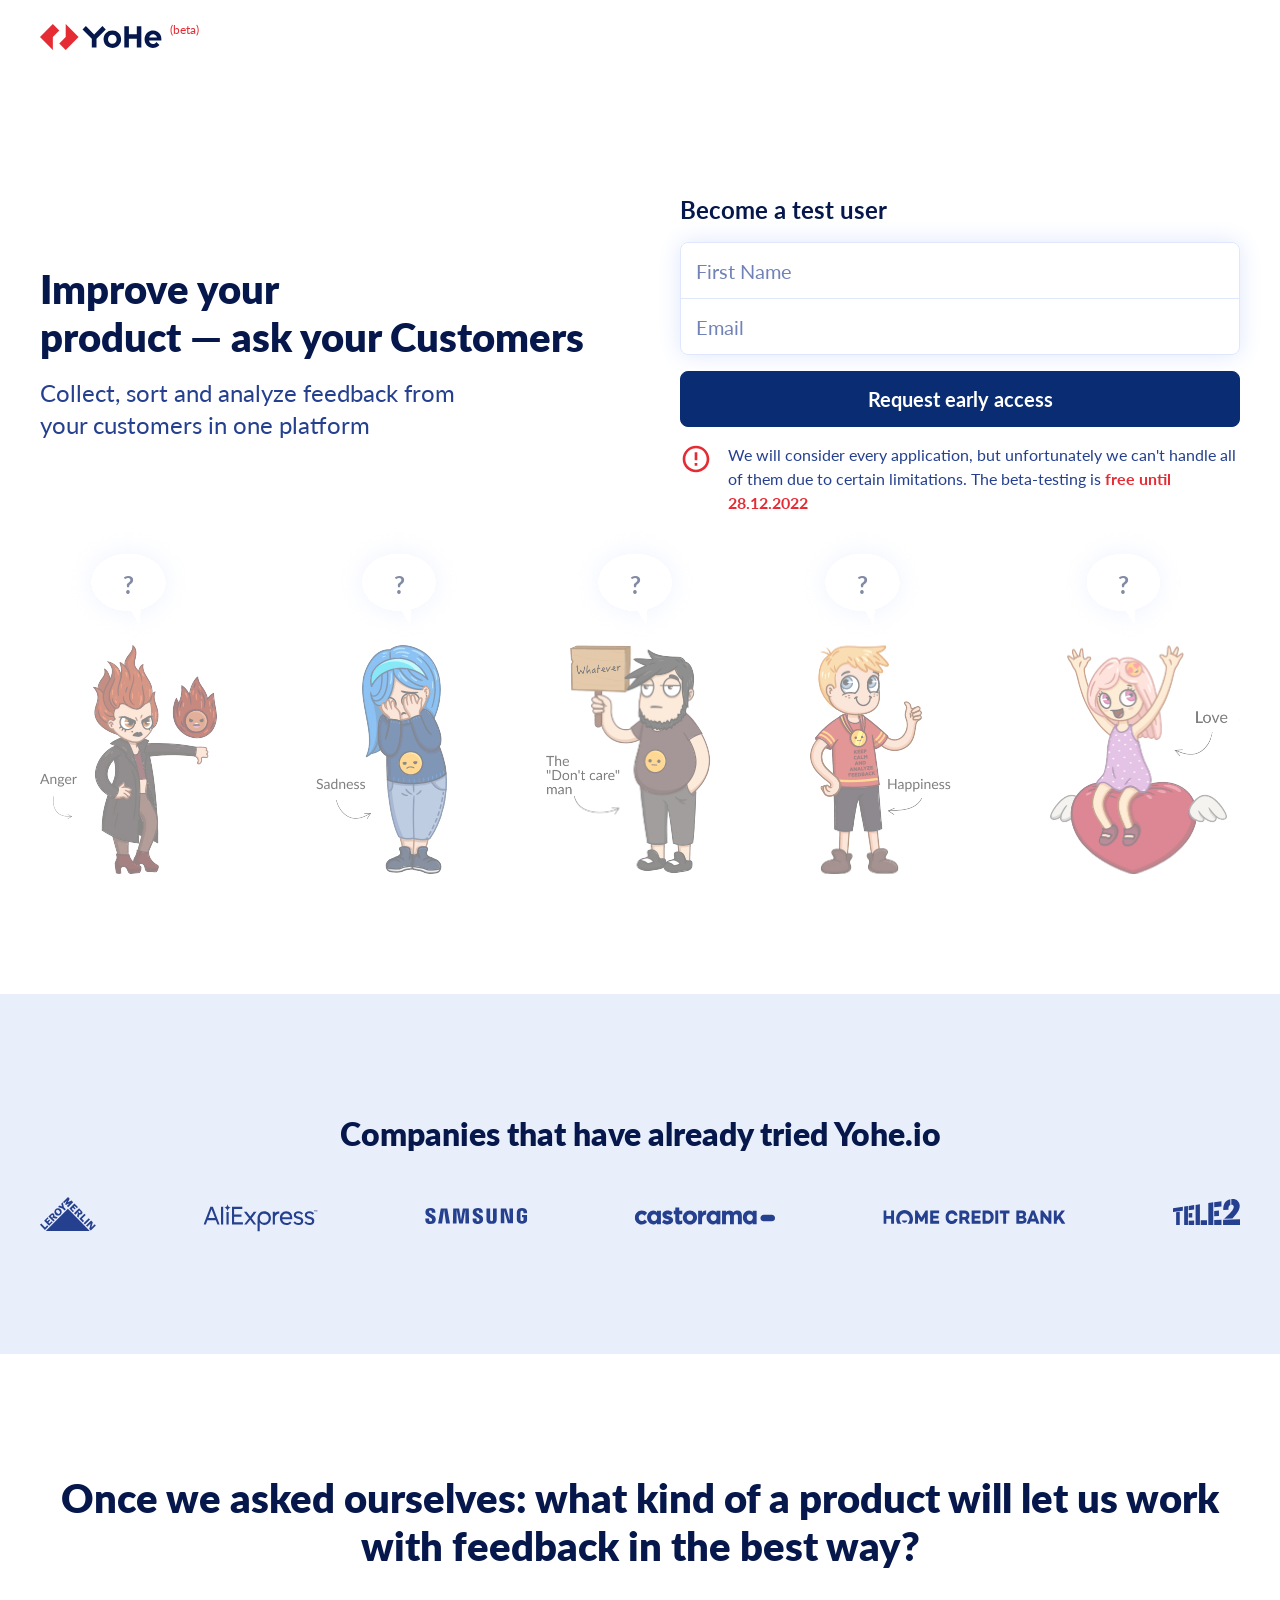
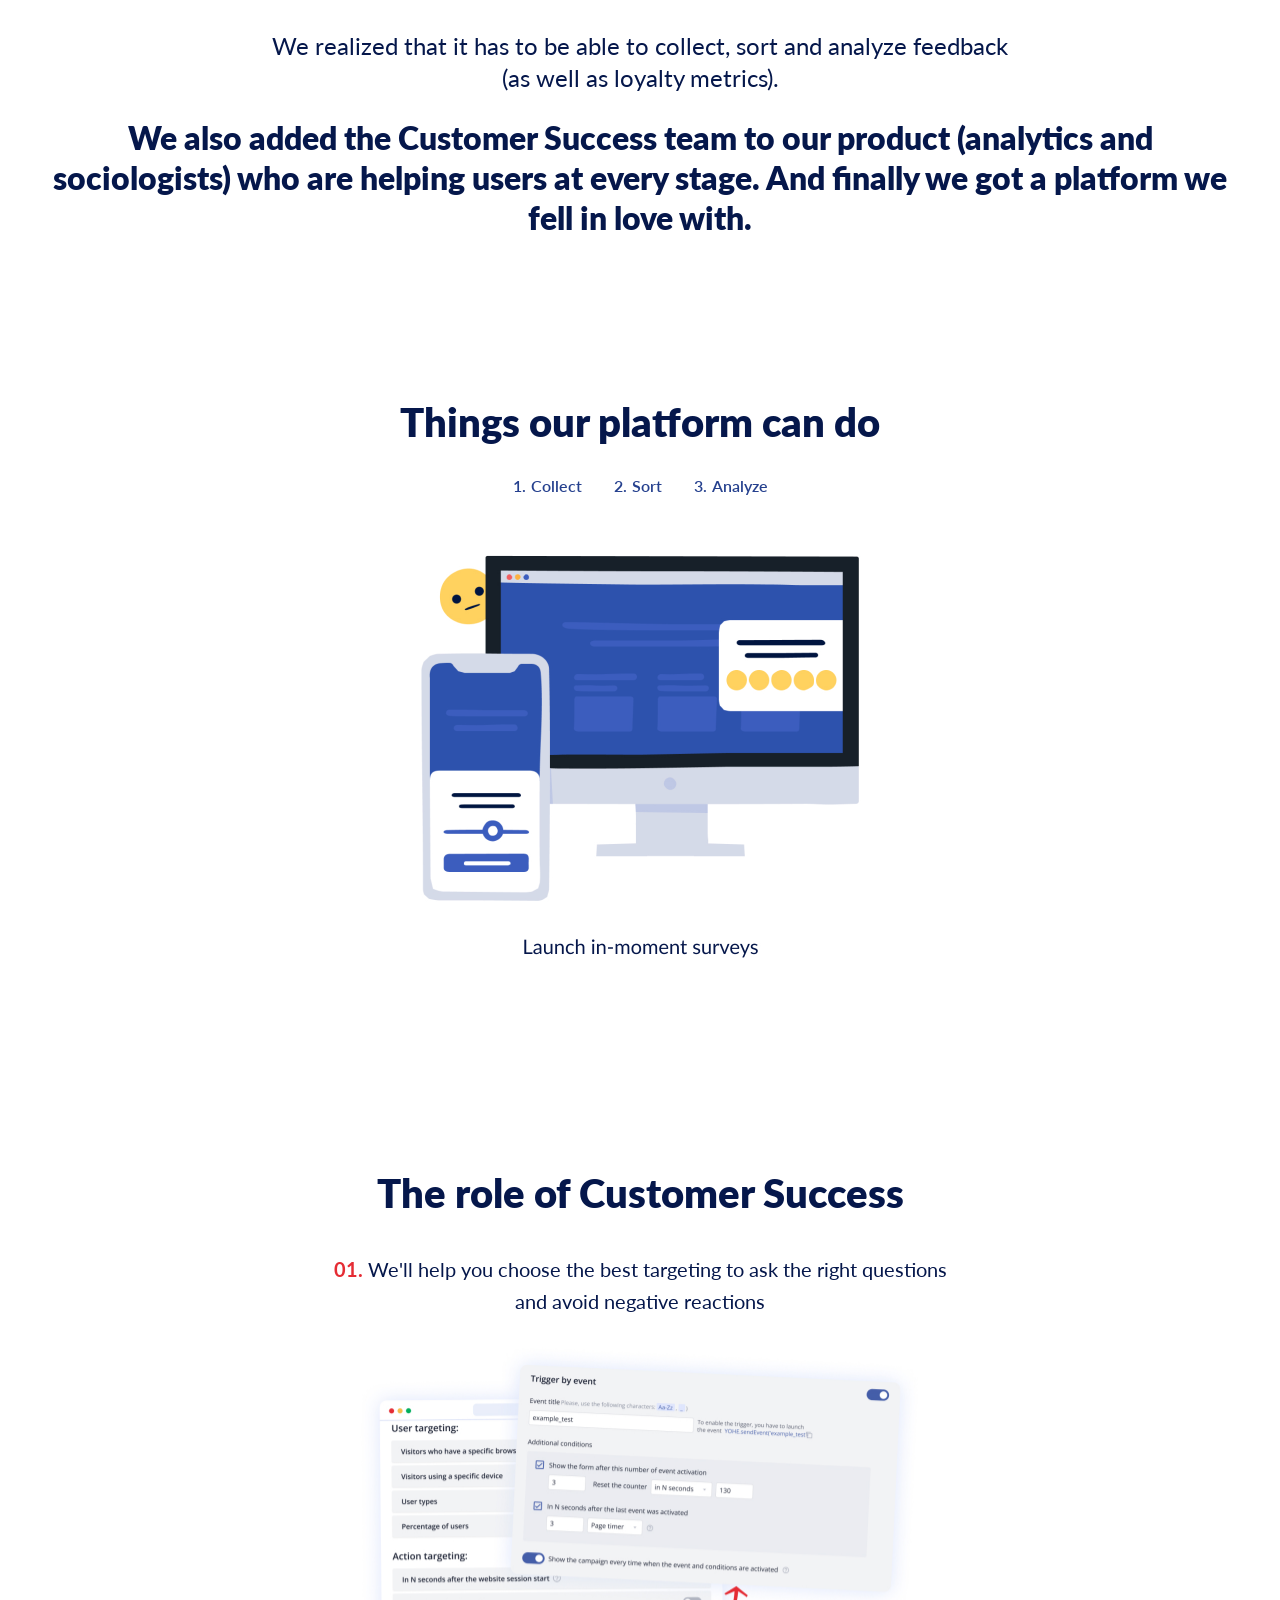
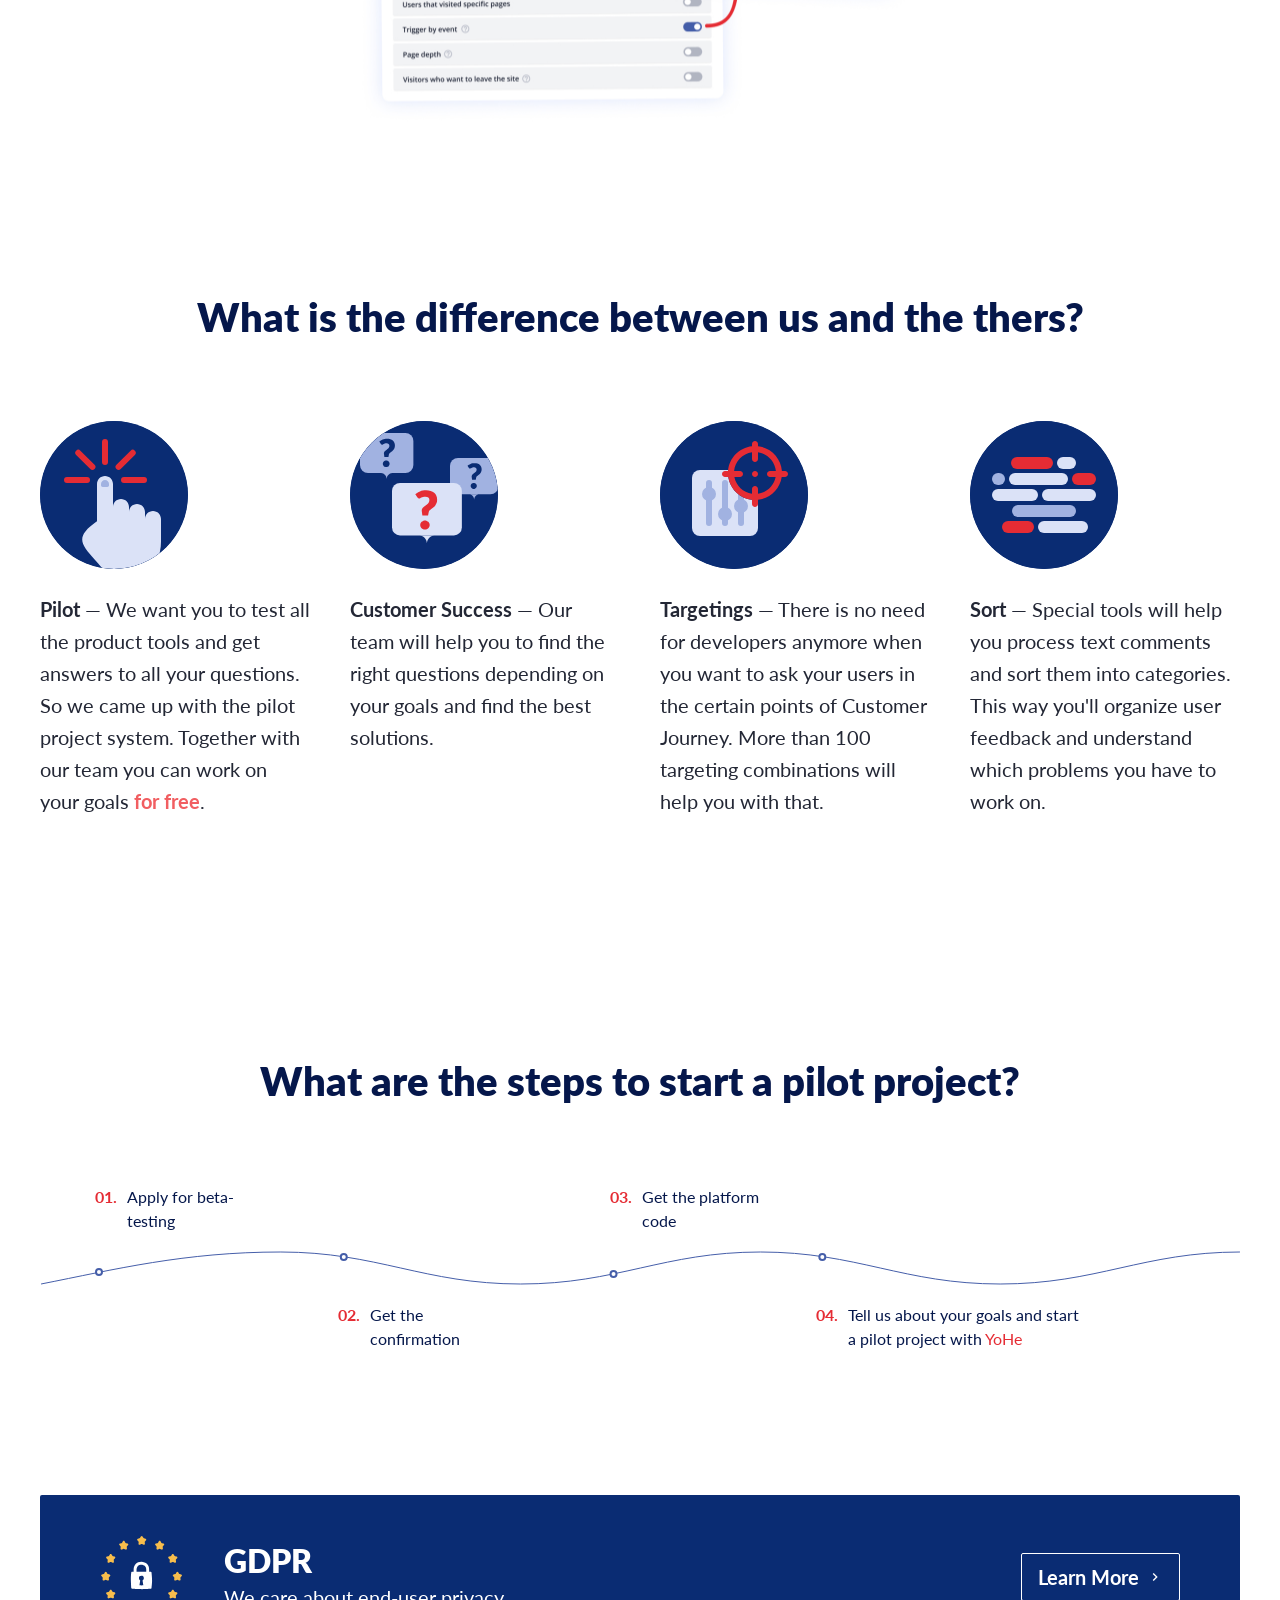
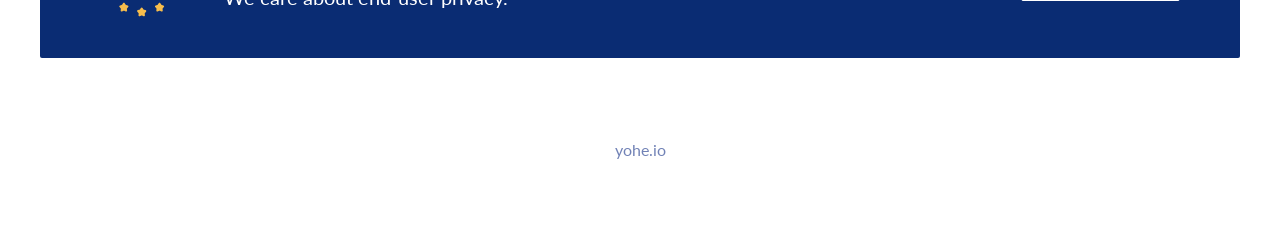
==== commit 8c2ecd0d: "add" ====
--- a/main.html
+++ b/main.html
@@ -82,7 +82,7 @@
                 <div class="items-wrap">
                     <!--item wrap-->
                     <div class="item-wrap">
-                        <div class="item-tile-select tile01 active">
+                        <div class="item-tile-select tile01">
                             <div class="tile-ico">
                                 <div class="tile-ico-title">?</div>
                                 <div class="tile-ico-smile">
@@ -231,128 +231,118 @@
         <!--/main-info-box-->
 
         <!--main-slider-box-->
-        <div class="main-slider-box cnt-section">
+        <div class="main-slider-box cnt-section slider-tabs">
             <div class="inner-wrap">
                 <div class="title-outer-wrap">
                     <h2 class="h1-title">Things our platform can do</h2>
                 </div>
-                <div class="tabs-box tabs-outer-wrap js-tabs-nav">
+                <div class="tabs-box tabs-outer-wrap">
                     <ul class="menu">
-                        <li><a href="" class="btn-tab active" data-tab="slider01-01"><span>1.</span> Collect</a></li>
-                        <li><a href="" class="btn-tab" data-tab="slider01-02"><span>2.</span> Sort</a></li>
-                        <li><a href="" class="btn-tab" data-tab="slider01-03"><span>3.</span> Analyze</a></li>
+                        <li><a href="" class="btn-tab" data-slider="slider01-01"><span>1.</span> Collect</a></li>
+                        <li><a href="" class="btn-tab" data-slider="slider01-02"><span>2.</span> Sort</a></li>
+                        <li><a href="" class="btn-tab" data-slider="slider01-03"><span>3.</span> Analyze</a></li>
                     </ul>
-                </div>
-            </div>
-            <div class="slider-outer-wrap js-tab-block" data-tab="slider01-01">
-                <div class="slider-wrap">
-                    <div class="slider">
-                        <!--sl-wrap-->
-                        <div class="sl-wrap">
-                            <div class="item-tile-photo tile-photo photo-cover">
-                                <img src="./img/slider01-01.jpg" alt="">
-                            </div>
-                        </div>
-                        <!--/sl-wrap-->
-                        <!--sl-wrap-->
-                        <div class="sl-wrap">
-                            <div class="item-tile-photo tile-photo photo-cover">
-                                <img src="./img/slider01-02.jpg" alt="">
-                            </div>
-                        </div>
-                        <!--/sl-wrap-->
-                        <!--sl-wrap-->
-                        <div class="sl-wrap">
-                            <div class="item-tile-photo tile-photo photo-cover">
-                                <img src="./img/slider01-03.jpg" alt="">
-                            </div>
-                        </div>
-                        <!--/sl-wrap-->
-                        <!--sl-wrap-->
-                        <div class="sl-wrap">
-                            <div class="item-tile-photo tile-photo photo-cover">
-                                <img src="./img/slider01-04.jpg" alt="">
-                            </div>
-                        </div>
-                        <!--/sl-wrap-->
-                        <!--sl-wrap-->
-                        <div class="sl-wrap">
-                            <div class="item-tile-photo tile-photo photo-cover">
-                                <img src="./img/slider01-05.jpg" alt="">
-                            </div>
-                        </div>
-                        <!--/sl-wrap-->
-                        <!--sl-wrap-->
-                        <div class="sl-wrap">
-                            <div class="item-tile-photo tile-photo photo-cover">
-                                <img src="./img/slider01-06.jpg" alt="">
-                            </div>
-                        </div>
-                        <!--/sl-wrap-->
-                    </div>
-                </div>
-            </div>
-            <div class="slider-outer-wrap js-tab-block" data-tab="slider01-02">
-                <div class="slider-wrap">
-                    <div class="slider">
-                        <!--sl-wrap-->
-                        <div class="sl-wrap">
-                            <div class="item-tile-photo tile-photo photo-cover">
-                                <img src="./img/slider02-01.jpg" alt="">
-                            </div>
-                        </div>
-                        <!--/sl-wrap-->
-                    </div>
-                </div>
-            </div>
-            <div class="slider-outer-wrap js-tab-block" data-tab="slider01-03">
-                <div class="slider-wrap">
-                    <div class="slider">
-                        <!--sl-wrap-->
-                        <div class="sl-wrap">
-                            <div class="item-tile-photo tile-photo photo-cover">
-                                <img src="./img/slider03-01.jpg" alt="">
-                            </div>
-                        </div>
-                        <!--/sl-wrap-->
-                        <!--sl-wrap-->
-                        <div class="sl-wrap">
-                            <div class="item-tile-photo tile-photo photo-cover">
-                                <img src="./img/slider03-02.jpg" alt="">
-                            </div>
-                        </div>
-                        <!--/sl-wrap-->
-                        <!--sl-wrap-->
-                        <div class="sl-wrap">
-                            <div class="item-tile-photo tile-photo photo-cover">
-                                <img src="./img/slider03-03.jpg" alt="">
-                            </div>
-                        </div>
-                        <!--/sl-wrap-->
-                        <!--sl-wrap-->
-                        <div class="sl-wrap">
-                            <div class="item-tile-photo tile-photo photo-cover">
-                                <img src="./img/slider03-04.jpg" alt="">
-                            </div>
-                        </div>
-                        <!--/sl-wrap-->
-                    </div>
-                </div>
-            </div>
-        </div>
-        <!--/main-slider-box-->
-
-        <!--main-slider-box-->
-        <div class="main-slider-box cnt-section">
-            <div class="inner-wrap">
-                <div class="title-outer-wrap">
-                    <h2 class="h1-title">The role of Customer Success</h2>
                 </div>
             </div>
             <div class="slider-outer-wrap">
                 <div class="slider-wrap">
                     <div class="slider">
                         <!--sl-wrap-->
+                        <div class="sl-wrap sl-first" data-slider="slider01-01">
+                            <div class="item-tile-photo tile-photo photo-cover">
+                                <img src="./img/slider01-01.jpg" alt="">
+                            </div>
+                        </div>
+                        <!--/sl-wrap-->
+                        <!--sl-wrap-->
+                        <div class="sl-wrap" data-slider="slider01-01">
+                            <div class="item-tile-photo tile-photo photo-cover">
+                                <img src="./img/slider01-02.jpg" alt="">
+                            </div>
+                        </div>
+                        <!--/sl-wrap-->
+                        <!--sl-wrap-->
+                        <div class="sl-wrap" data-slider="slider01-01">
+                            <div class="item-tile-photo tile-photo photo-cover">
+                                <img src="./img/slider01-03.jpg" alt="">
+                            </div>
+                        </div>
+                        <!--/sl-wrap-->
+                        <!--sl-wrap-->
+                        <div class="sl-wrap" data-slider="slider01-01">
+                            <div class="item-tile-photo tile-photo photo-cover">
+                                <img src="./img/slider01-04.jpg" alt="">
+                            </div>
+                        </div>
+                        <!--/sl-wrap-->
+                        <!--sl-wrap-->
+                        <div class="sl-wrap" data-slider="slider01-01">
+                            <div class="item-tile-photo tile-photo photo-cover">
+                                <img src="./img/slider01-05.jpg" alt="">
+                            </div>
+                        </div>
+                        <!--/sl-wrap-->
+                        <!--sl-wrap-->
+                        <div class="sl-wrap" data-slider="slider01-01">
+                            <div class="item-tile-photo tile-photo photo-cover">
+                                <img src="./img/slider01-06.jpg" alt="">
+                            </div>
+                        </div>
+                        <!--/sl-wrap-->
+
+                        <!--sl-wrap-->
+                        <div class="sl-wrap sl-first" data-slider="slider01-02">
+                            <div class="item-tile-photo tile-photo photo-cover">
+                                <img src="./img/slider02-01.jpg" alt="">
+                            </div>
+                        </div>
+                        <!--/sl-wrap-->
+
+                        <!--sl-wrap-->
+                        <div class="sl-wrap sl-first" data-slider="slider01-03">
+                            <div class="item-tile-photo tile-photo photo-cover">
+                                <img src="./img/slider03-01.jpg" alt="">
+                            </div>
+                        </div>
+                        <!--/sl-wrap-->
+                        <!--sl-wrap-->
+                        <div class="sl-wrap" data-slider="slider01-03">
+                            <div class="item-tile-photo tile-photo photo-cover">
+                                <img src="./img/slider03-02.jpg" alt="">
+                            </div>
+                        </div>
+                        <!--/sl-wrap-->
+                        <!--sl-wrap-->
+                        <div class="sl-wrap" data-slider="slider01-03">
+                            <div class="item-tile-photo tile-photo photo-cover">
+                                <img src="./img/slider03-03.jpg" alt="">
+                            </div>
+                        </div>
+                        <!--/sl-wrap-->
+                        <!--sl-wrap-->
+                        <div class="sl-wrap" data-slider="slider01-03">
+                            <div class="item-tile-photo tile-photo photo-cover">
+                                <img src="./img/slider03-04.jpg" alt="">
+                            </div>
+                        </div>
+                        <!--/sl-wrap-->
+                    </div>
+                </div>
+            </div>
+        </div>
+        <!--/main-slider-box-->
+
+        <!--main-slider-box-->
+        <div class="main-slider-box cnt-section">
+            <div class="inner-wrap">
+                <div class="title-outer-wrap">
+                    <h2 class="h1-title">The role of Customer Success</h2>
+                </div>
+            </div>
+            <div class="slider-outer-wrap">
+                <div class="slider-wrap">
+                    <div class="slider">
+                        <!--sl-wrap-->
                         <div class="sl-wrap">
                             <div class="sl-info"><span class="text-att">01.</span> We'll help you choose the best targeting to ask the right questions and avoid negative reactions</div>
                             <div class="item-tile-photo tile-photo photo-cover">
@@ -362,7 +352,7 @@
                         <!--/sl-wrap-->
                         <!--sl-wrap-->
                         <div class="sl-wrap">
-                            <div class="sl-info"><span class="text-att">01.</span> We'll help you choose the best targeting to ask the right questions and avoid negative reactions</div>
+                            <div class="sl-info"><span class="text-att">02.</span> We'll help you to come up with the most relevant wording to reach the goals</div>
                             <div class="item-tile-photo tile-photo photo-cover">
                                 <img src="./img/slider04-02.jpg" alt="">
                             </div>
@@ -370,7 +360,7 @@
                         <!--/sl-wrap-->
                         <!--sl-wrap-->
                         <div class="sl-wrap">
-                            <div class="sl-info"><span class="text-att">01.</span> We'll help you choose the best targeting to ask the right questions and avoid negative reactions</div>
+                            <div class="sl-info"><span class="text-att">03.</span> We'll set up and maintain the tools for text processing (categorization)</div>
                             <div class="item-tile-photo tile-photo photo-cover">
                                 <img src="./img/slider04-03.jpg" alt="">
                             </div>
@@ -378,7 +368,7 @@
                         <!--/sl-wrap-->
                         <!--sl-wrap-->
                         <div class="sl-wrap">
-                            <div class="sl-info"><span class="text-att">01.</span> We'll help you choose the best targeting to ask the right questions and avoid negative reactions</div>
+                            <div class="sl-info"><span class="text-att">04.</span> And many more...</div>
                             <div class="item-tile-photo tile-photo photo-cover">
                                 <img src="./img/slider04-04.jpg" alt="">
                             </div>
@@ -403,7 +393,7 @@
                             <div class="tile-ico">
                                 <img src="./img/icons/01.svg" alt="">
                             </div>
-                            <div class="tile-text">We want you to test all the product tools and get answers to all your questions. So we came up with the pilot project system. Together with our team you can work on your goals <span class="text-att">for free</span>.</div>
+                            <div class="tile-text"><b>Pilot</b> — We want you to test all the product tools and get answers to all your questions. So we came up with the pilot project system. Together with our team you can work on your goals <span class="text-att">for free</span>.</div>
                         </div>
                     </div>
                     <!--/item wrap-->
@@ -413,7 +403,7 @@
                             <div class="tile-ico">
                                 <img src="./img/icons/02.svg" alt="">
                             </div>
-                            <div class="tile-text">Our team will help you to find the right questions depending on your goals and find the best solutions.</div>
+                            <div class="tile-text"><b>Customer Success</b> — Our team will help you to find the right questions depending on your goals and find the best solutions.</div>
                         </div>
                     </div>
                     <!--/item wrap-->
@@ -423,7 +413,7 @@
                             <div class="tile-ico">
                                 <img src="./img/icons/03.svg" alt="">
                             </div>
-                            <div class="tile-text">There is no need for developers anymore when you want to ask your users in the certain points of Customer Journey. More than 100 targeting combinations will help you with that.</div>
+                            <div class="tile-text"><b>Targetings</b> — There is no need for developers anymore when you want to ask your users in the certain points of Customer Journey. More than 100 targeting combinations will help you with that.</div>
                         </div>
                     </div>
                     <!--/item wrap-->
@@ -433,7 +423,7 @@
                             <div class="tile-ico">
                                 <img src="./img/icons/04.svg" alt="">
                             </div>
-                            <div class="tile-text">Special tools will help you process text comments and sort them into categories. This way you'll organize user feedback and understand which problems you have to work on.</div>
+                            <div class="tile-text"><b>Sort</b> — Special tools will help you process text comments and sort them into categories. This way you'll organize user feedback and understand which problems you have to work on.</div>
                         </div>
                     </div>
                     <!--/item wrap-->
@@ -462,7 +452,7 @@
                         <div class="item-wrap">
                             <div class="item-tile-step">
                                 <div class="tile-number">02.</div>
-                                <div class="tile-title">Get the platform code</div>
+                                <div class="tile-title">Get the confirmation</div>
                             </div>
                         </div>
                         <!--/item wrap-->
@@ -470,7 +460,7 @@
                         <div class="item-wrap">
                             <div class="item-tile-step">
                                 <div class="tile-number">03.</div>
-                                <div class="tile-title">Get the confirmation</div>
+                                <div class="tile-title">Get the platform code</div>
                             </div>
                         </div>
                         <!--/item wrap-->
--- a/css/style.min.css
+++ b/css/style.min.css
@@ -1 +1 @@
-:root{--clr-base:#05174b;--clr-base-light:#25408e;--clr-att:#f15e61;--clr-att-hover:#e52c34;--clr-light:#e4e4e;--clr-bg:#0a2c73;--clr-bg-hover:#05174b;--clr-bg-light:#e9eefb;--clr-border:#dfe7fd;--min:320px;--max:1280px;--paddingContainer:16px;font-size:10px}.elm-hidden{display:none}body{color:var(--clr-base);background:#fff;font-size:16px;line-height:1.5}.bq-text,blockquote,ol,p,table,ul{position:relative;margin-bottom:1.5em}.bq-text img,blockquote img,ol img,p img,table img,ul img{max-width:100%}.bq-text:last-child,blockquote:last-child,ol:last-child,p:last-child,table:last-child,ul:last-child{margin-bottom:0!important}li{position:relative}a{color:var(--clr-att)}a,a:hover{text-decoration:none}a:hover{color:var(--clr-att-hover)}.link-main,a.link-main{text-decoration:none;border-bottom:1px solid}.link-phone{white-space:nowrap}.h1-title,.h2-title,.h3-title,.h4-title,.h5-title,.h6-title,h1,h2,h3,h4,h5,h6{display:block;position:relative;font-weight:800;margin:16px 0}.h1-title:first-child,.h2-title:first-child,.h3-title:first-child,.h4-title:first-child,.h5-title:first-child,.h6-title:first-child,h1:first-child,h2:first-child,h3:first-child,h4:first-child,h5:first-child,h6:first-child{margin-top:0}.h1-title,h1{font-size:32px;line-height:1.25}.h2-title,.h3-title,h2,h3{font-size:24px;line-height:1.33333333}.h3-title,h3{font-weight:700}.text-att,.title-att{color:var(--clr-att)}.text-light,.title-light{color:var(--clr-light)}.text-center,.title-center{text-align:center}@media (max-width:1399px){:root{font-size:9.5px}}@media (max-width:1199px){:root{font-size:9px}}@media (max-width:992px){:root{font-size:8px}}@media (max-width:767px){:root{font-size:7px}}@media (min-width:993px){body{font-size:20px;line-height:1.6}.bq-text,blockquote,ol,p,table,ul{margin-bottom:1.6em}.h1-title,h1{font-size:40px;line-height:1.2}.h2-title,h2{font-size:32px;line-height:1.25}}@media (min-width:1280px){:root{--paddingContainer:40px}}body,html{margin:0;padding:0;width:100%;height:100%;min-width:var(--min)}.cnt-full-wrap{margin-left:calc(var(--paddingContainer)*-1);margin-right:calc(var(--paddingContainer)*-1)}.cnt-full-wrap,.inner-wrap,.page-full{padding-left:var(--paddingContainer);padding-right:var(--paddingContainer)}.inner-wrap,.page-full{position:relative;clear:both;margin:0 auto;min-width:var(--min);max-width:var(--max);width:100%}.inner-wrap .inner-wrap,.page-full .inner-wrap{min-width:0;padding-left:0;padding-right:0}.inner-wrap .cnt-section,.page-full .cnt-section{min-width:0}.page-full{-webkit-box-flex:1;-ms-flex:1 0 auto;flex:1 0 auto}.cnt-section,.footer,.header,.nav,.wrap{position:relative;clear:both;min-width:var(--min);width:100%}.wrap{overflow:hidden;min-height:100vh;display:-webkit-box;display:-ms-flexbox;display:flex;-webkit-box-orient:vertical;-webkit-box-direction:normal;-ms-flex-direction:column;flex-direction:column}.footer,.header,.nav,.wrap>.cnt-section{-ms-flex-negative:0;flex-shrink:0}.footer,.header,.nav{line-height:1;text-align:left}.footer li,.footer p,.footer ul,.header li,.header p,.header ul,.nav li,.nav p,.nav ul{margin:0;padding:0}.footer li:before,.footer p:before,.footer ul:before,.header li:before,.header p:before,.header ul:before,.nav li:before,.nav p:before,.nav ul:before{display:none}.footer a,.header a,.nav a{text-decoration:none;position:relative;-webkit-transition:all .2s ease;transition:all .2s ease}.header{z-index:99;padding:24px 0}.header .logo-wrap{width:122px}.footer,.footer-main-panel{position:relative;overflow:hidden}.footer-main-panel{display:block;background:var(--clr-bg);padding:32px 20px 48px;text-align:center;font-size:20px;line-height:1.6;border-radius:2px;color:#fff}.footer-main-panel .logo-wrap{margin:0 auto 32px;width:84px}.footer-main-panel .info-wrap{margin-bottom:32px}.footer-main-panel .h2-title{margin:0}.footer-link-panel{text-align:center;font-size:16px;line-height:1.5;padding:48px 0;position:relative;overflow:hidden;display:block}.footer-link-panel a:not(:hover){color:#7182b6}.logo{display:block;position:relative;overflow:visible;line-height:1;width:100%;letter-spacing:normal;font-weight:400}.logo,.logo:hover{text-decoration:none}.logo img{display:block;width:100%}.logo .logo-title{display:inline-block;vertical-align:middle;position:absolute;top:0;left:100%;font-size:12px;line-height:1;color:var(--clr-att-hover);font-weight:400;padding:0 0 0 8px}@media (min-width:993px){.inner-wrap,.page-full{width:992px}.footer-link-panel{padding:80px 0}.footer-main-panel{padding:40px 60px;text-align:left;display:-webkit-box;display:-ms-flexbox;display:flex;-webkit-box-align:center;-ms-flex-align:center;align-items:center}.footer-main-panel .logo-wrap{-ms-flex-negative:0;flex-shrink:0;margin:0}.footer-main-panel .info-wrap{-webkit-box-flex:1;-ms-flex:1;flex:1;margin:0;padding:0 30px 0 40px}.footer-main-panel .action-wrap{-ms-flex-negative:0;flex-shrink:0}}@media (min-width:1280px){.inner-wrap,.page-full{width:1280px}}.item-tile-step{width:100%;-ms-flex-negative:0;flex-shrink:0;font-size:20px;line-height:1.6;color:var(--clr-base);padding:0 0 0 36px;display:block;position:relative}.item-tile-step .tile-number{width:36px;font-weight:700;position:absolute;top:0;left:0;color:var(--clr-att-hover)}.item-tile-step .text-att,.item-tile-step a{color:var(--clr-att-hover)}.item-tile-main{display:block;color:#232735}.item-tile-main .tile-ico{background-color:#0a2c73;width:72px;height:72px;border-radius:50%;margin:0 0 24px}.item-tile-main .tile-ico img,.item-tile-main .tile-ico svg{width:100%}.item-tile-main .text-att{font-weight:700}.item-tile-photo{display:block}.item-tile-photo.tile-photo{display:block;position:relative;overflow:hidden}.item-tile-photo.tile-photo:before{padding-top:61.9%}.item-tile-logo{display:inline-block;vertical-align:middle;height:40px;width:auto;margin:0 auto}.item-tile-logo img{display:block;height:40px;width:auto;max-width:inherit}.item-tile-select{display:inline-block;vertical-align:top;line-height:1;text-decoration:none;cursor:pointer;position:relative;-webkit-transition:opacity .2s ease;transition:opacity .2s ease;opacity:.5}.item-tile-select:hover{opacity:1}.item-tile-select.tile02 .tile-ico{-webkit-transform:translateX(25%);transform:translateX(25%)}.item-tile-select.tile03 .tile-ico{-webkit-transform:translateX(10%);transform:translateX(10%)}.item-tile-select.tile04 .tile-ico{-webkit-transform:translateX(-25%);transform:translateX(-25%)}.item-tile-select.tile05 .tile-ico{-webkit-transform:translateX(-30%);transform:translateX(-30%)}.item-tile-select.active{opacity:1}.item-tile-select.active .tile-ico-title{opacity:0}.item-tile-select.active .tile-ico-smile{opacity:1}.item-tile-select .tile-photo{height:74px}.item-tile-select .tile-photo img{display:block;width:auto;height:100%;max-width:inherit}.item-tile-select .tile-ico{width:26px;height:24px;position:relative;margin:0 auto 7px;overflow:visible}.item-tile-select .tile-ico:before{content:"";display:block;position:absolute;top:-10%;bottom:-10%;left:-10%;right:-10%;background:url(../img/icons/question.svg) 50% no-repeat;background-size:100% auto}.item-tile-select .tile-ico-title{bottom:0;text-align:center;z-index:2;line-height:22px;font-size:9px;color:var(--clr-base);font-weight:700}.item-tile-select .tile-ico-smile,.item-tile-select .tile-ico-title{position:absolute;top:0;left:0;right:0;-webkit-transition:opacity .2s ease;transition:opacity .2s ease}.item-tile-select .tile-ico-smile{display:block;bottom:4px;z-index:3;opacity:0}.item-tile-select .tile-ico-smile img,.item-tile-select .tile-ico-smile svg{display:block;position:absolute;top:0;bottom:0;left:0;right:0;width:50%;height:auto;margin:auto}.elm-photo,.tile-photo{display:block;position:relative;overflow:hidden;text-decoration:none;line-height:1;-webkit-transform:translateZ(0);transform:translateZ(0)}.elm-photo.photo-main,.tile-photo.photo-main{border:1px solid red;width:300px;height:300px}.elm-photo:before,.tile-photo:before{content:"";display:none;padding-top:100%}.elm-photo img,.tile-photo img{display:block;position:relative;width:100%}.elm-photo.photo-cover:before,.tile-photo.photo-cover:before{display:block}.elm-photo.photo-cover img,.tile-photo.photo-cover img{position:absolute;top:0;left:0;width:100%;height:100%;-o-object-fit:cover;object-fit:cover}.elm-photo.photo-contain:before,.tile-photo.photo-contain:before{display:block}.elm-photo.photo-contain img,.tile-photo.photo-contain img{position:absolute;top:0;left:0;bottom:0;right:0;margin:auto;max-width:100%;max-height:100%;width:auto;height:auto}.elm-price,.tile-price{white-space:nowrap}.elm-price.price-old,.tile-price.price-old{text-decoration:line-through}.button-ico,.elm-ico,.frm-ico,.menu-ico,.tab-ico,.tile-ico{display:block;position:relative;overflow:hidden;width:40px;height:40px}.button-ico .i,.button-ico [class*=icon-],.button-ico img,.button-ico svg,.elm-ico .i,.elm-ico [class*=icon-],.elm-ico img,.elm-ico svg,.frm-ico .i,.frm-ico [class*=icon-],.frm-ico img,.frm-ico svg,.menu-ico .i,.menu-ico [class*=icon-],.menu-ico img,.menu-ico svg,.tab-ico .i,.tab-ico [class*=icon-],.tab-ico img,.tab-ico svg,.tile-ico .i,.tile-ico [class*=icon-],.tile-ico img,.tile-ico svg{display:block;position:absolute;top:0;bottom:0;left:0;right:0;margin:auto;max-width:100%;max-height:100%}.elm-overlay{display:none;-webkit-animation:fadein .2s ease;animation:fadein .2s ease;background:rgba(0,0,0,.8);position:fixed;top:0;bottom:0;left:0;right:0;z-index:120}.elm-overlay.active{display:block}@media (min-width:480px) and (max-width:992px){.item-tile-main{min-height:72px;position:relative;padding:0 0 0 88px}.item-tile-main .tile-ico{position:absolute;top:0;left:0;margin:0}}@media (min-width:993px){.item-tile-step{font-size:16px;line-height:1.5;padding-left:32px}.item-tile-step .tile-number{width:32px}.item-tile-main .tile-ico{width:148px;height:148px;margin-bottom:24px}.item-tile-select .tile-photo{height:229px}.item-tile-select .tile-ico{width:72px;height:68px;margin-bottom:22px}.item-tile-select .tile-ico:before{top:-35%;bottom:-35%;left:-35%;right:-35%}.item-tile-select .tile-ico-smile{bottom:10px}.item-tile-select .tile-ico-smile img,.item-tile-select .tile-ico-smile svg{width:38px}.item-tile-select .tile-ico-title{line-height:60px;font-size:24px}}.main-steps-box{padding:32px 0 24px}.main-steps-box .item-wrap,.main-steps-box .title-outer-wrap{margin-bottom:24px}.main-steps-box .items-outer-wrap{max-width:448px;margin:0 auto}.main-tiles-box{padding:32px 0 24px}.main-tiles-box .items-wrap{margin:0 -12px}.main-tiles-box .item-wrap{margin-bottom:24px;padding:0 12px}.main-tiles-box .title-outer-wrap{margin-bottom:24px}.main-slider-box{padding:32px 0 48px}.main-slider-box .tabs-outer-wrap,.main-slider-box .title-outer-wrap{margin-bottom:24px;margin-left:auto;margin-right:auto;max-width:448px}.main-slider-box .slider-outer-wrap{position:relative}.main-slider-box .slider-wrap{position:static;margin:0 auto;max-width:480px}.main-slider-box .slider{position:static}.main-slider-box .ico-arrow{position:absolute;top:50%;left:0;margin-top:-20px}.main-slider-box .ico-arrow-next{left:auto;right:0}.main-slider-box .sl-info{padding-top:16px;text-align:center;display:block;width:100%;margin-bottom:24px;font-size:20px;line-height:1.6}.main-slider-box .sl-info .text-att{display:inline;font-weight:700;color:var(--clr-att-hover)}.main-slider-box .h1-title,.main-slider-box .h2-title{margin-bottom:16px}.main-slider-box .js-tab-block:not(.active){display:block!important;overflow:hidden;position:relative;height:0;padding:0}.main-info-box{padding:32px 0 48px;font-size:24px;line-height:1.33333333}.main-info-box .h1-title,.main-info-box .h2-title,.main-info-box .title-text-wrap{margin-bottom:24px;margin-top:0}.main-info-box .h1-title:last-child,.main-info-box .h2-title:last-child,.main-info-box .title-text-wrap:last-child{margin-bottom:0}.main-logos-box{background-color:var(--clr-bg-light);padding:32px 0 36px}.main-logos-box .title-outer-wrap{text-align:center;margin-bottom:12px}.main-logos-box .items-outer-wrap{max-width:500px;margin:0 auto}.main-logos-box .items-wrap{margin:0 -12px;-webkit-box-pack:center;-ms-flex-pack:center;justify-content:center}.main-logos-box .item-wrap{padding:12px;text-align:center}.main-logos-box .h2-title{margin-bottom:0}.main-select-box{padding-bottom:48px}.main-select-box .items-wrap{margin:0 auto;max-width:448px;-ms-flex-wrap:nowrap;flex-wrap:nowrap;-webkit-box-pack:justify;-ms-flex-pack:justify;justify-content:space-between}.main-select-box .item-wrap{width:auto;margin:0;padding:0}.main-form-box{padding:32px 0 24px}.main-form-box .info-outer-wrap{margin-bottom:48px;font-size:24px;line-height:1.33333333;color:var(--clr-base-light)}.main-form-box .frm-field,.main-form-box .frm-row-wrap{margin-bottom:24px}.main-form-box .frm-row-submit .btn{width:100%}.main-form-box .h1-title{color:var(--clr-base)}.main-form-box .h3-title{margin-bottom:24px}.tabs-box .menu{display:-webkit-box;display:-ms-flexbox;display:flex}.tabs-box .menu li{-ms-flex-preferred-size:auto;flex-basis:auto;-webkit-box-flex:1;-ms-flex-positive:1;flex-grow:1}.tabs-box .btn-tab{display:-webkit-box;display:-ms-flexbox;display:flex;width:100%;height:40px;text-align:center;line-height:1.2;-webkit-box-align:center;-ms-flex-align:center;align-items:center;-webkit-box-pack:center;-ms-flex-pack:center;justify-content:center;font-weight:600;padding:0 10px;font-size:16px;color:var(--clr-base-light);-webkit-transition:all .2s ease;transition:all .2s ease;position:relative;overflow:hidden}.tabs-box .btn-tab span{margin-right:5px}.tabs-box .btn-tab:before{content:"";display:block;position:absolute;bottom:0;left:0;right:0;height:2px;background-color:var(--clr-att-hover);opacity:0;-webkit-transition:all .2s ease;transition:all .2s ease}.tabs-box .btn-tab.active,.tabs-box .btn-tab:hover{color:var(--clr-base)}.tabs-box .btn-tab.active:before,.tabs-box .btn-tab:hover:before{opacity:1}@media (min-width:768px){.main-steps-box .title-outer-wrap,.main-tiles-box .title-outer-wrap{text-align:center}.main-tiles-box .item-wrap{width:50%}.main-slider-box .title-outer-wrap{text-align:center}.main-slider-box .tabs-outer-wrap{padding:0 9px}.main-logos-box{padding-bottom:40px}.main-logos-box .title-outer-wrap{margin-bottom:16px}.main-logos-box .item-wrap{width:auto;padding:8px 12px}.main-form-box{text-align:center}.main-form-box .title-text-wrap{max-width:500px;margin:0 auto}.main-form-box .form-outer-wrap{max-width:448px;margin-left:auto;margin-right:auto}}@media (min-width:993px){.main-steps-box{padding:120px 0 144px}.main-steps-box .title-outer-wrap{margin-bottom:80px}.main-steps-box .items-wrap{-ms-flex-negative:0;flex-shrink:0;padding-left:40px}.main-steps-box .items-outer-wrap{max-width:inherit;position:relative}.main-steps-box .items-outer-wrap:before{content:"";display:block;position:absolute;top:0;bottom:0;left:0;right:0;background:url(../img/line.svg) 50% no-repeat;background-size:100% auto}.main-steps-box .item-wrap{width:22%;position:relative;z-index:2;display:-webkit-box;display:-ms-flexbox;display:flex;-webkit-box-orient:vertical;-webkit-box-direction:normal;-ms-flex-direction:column;flex-direction:column;margin:0;height:166px}.main-steps-box .item-wrap:nth-child(2n){-webkit-box-pack:end;-ms-flex-pack:end;justify-content:flex-end}.main-steps-box .item-wrap+.item-wrap{width:23%}.main-steps-box .item-wrap+.item-wrap+.item-wrap{width:19%}.main-steps-box .item-wrap+.item-wrap+.item-wrap+.item-wrap{width:36%}.main-steps-box .item-wrap+.item-wrap+.item-wrap+.item-wrap .item-tile-step{max-width:270px}.main-steps-box .item-tile-step{max-width:164px}.main-tiles-box{padding:120px 0 60px}.main-tiles-box .item-wrap{width:25%;margin-bottom:60px;padding:0 20px}.main-tiles-box .items-wrap{margin:0 -20px}.main-tiles-box .title-outer-wrap{margin-bottom:80px}.main-slider-box{padding:80px 0 48px}.main-slider-box+.main-slider-box{margin-top:72px}.main-slider-box .tabs-outer-wrap,.main-slider-box .title-outer-wrap{max-width:710px}.main-slider-box .title-outer-wrap{margin-bottom:20px}.main-slider-box .slider-wrap{max-width:710px}.main-slider-box .ico-arrow{margin-top:-36px}.main-slider-box .sl-info,.main-slider-box .sl-info~.item-tile-photo{max-width:620px;margin-left:auto;margin-right:auto}.main-info-box{text-align:center;padding:120px 0 80px}.main-info-box .h1-title,.main-info-box .h2-title{margin-bottom:60px}.main-info-box .title-text-wrap{margin-left:auto;margin-right:auto;max-width:33.33333333em}.main-logos-box{padding:120px 0 112px}.main-logos-box .title-outer-wrap{margin-bottom:32px}.main-logos-box .items-outer-wrap{max-width:inherit}.main-logos-box .items-wrap{-webkit-box-pack:justify;-ms-flex-pack:justify;justify-content:space-between}.main-select-box{padding-bottom:120px}.main-select-box .items-wrap{max-width:inherit}.main-form-box{padding:120px 0 24px;text-align:left}.main-form-box .inner-wrap{display:-webkit-box;display:-ms-flexbox;display:flex;-webkit-box-align:center;-ms-flex-align:center;align-items:center}.main-form-box .info-outer-wrap{width:50%;padding:0 40px 20px 0;-ms-flex-negative:0;flex-shrink:0;margin:0}.main-form-box .form-outer-wrap{width:50%;margin:0;-ms-flex-negative:0;flex-shrink:0;padding:0 0 0 40px;max-width:inherit}.main-form-box .title-text-wrap{max-width:inherit;margin:0}.main-form-box .frm-field,.main-form-box .frm-row-wrap,.main-form-box .h3-title{margin-bottom:16px}.tabs-box .menu{-webkit-box-pack:center;-ms-flex-pack:center;justify-content:center}.tabs-box .menu li{-webkit-box-flex:inherit;-ms-flex:inherit;flex:inherit;-ms-flex-negative:0;flex-shrink:0}.tabs-box .btn-tab{width:auto;padding-left:16px;padding-right:16px}}@media (min-width:1280px){.main-steps-box .item-wrap{width:21.2%}.main-steps-box .item-wrap+.item-wrap{width:23.8%}.main-steps-box .item-wrap+.item-wrap+.item-wrap{width:18%}.main-steps-box .item-wrap+.item-wrap+.item-wrap+.item-wrap{width:37%}.main-steps-box .item-wrap+.item-wrap+.item-wrap+.item-wrap .item-tile-step{max-width:270px}.main-steps-box .items-wrap{padding-left:55px}}.form-input{height:56px;border:1px solid var(--clr-border);-webkit-box-shadow:0 0 24px var(--clr-border);box-shadow:0 0 24px var(--clr-border);padding:0 10px 0 15px;background-color:#fff;border-radius:8px;font-size:20px;font-weight:400;color:var(--clr-base)}textarea.form-input{height:200px;padding-top:15px}[placeholder]::-webkit-input-placeholder{color:#7182b6}[placeholder]:-moz-placeholder,[placeholder]::-moz-placeholder{color:#7182b6}[placeholder]:-ms-input-placeholder{color:#7182b6}select.form-input{display:block;width:100%;padding-right:30px;background-image:url(../img/icons/arrow-select.svg);background-position:right 20px center;background-color:#fff;background-repeat:no-repeat;-moz-appearance:none;-ms-appearance:none;-webkit-appearance:none;appearance:none!important;line-height:1em;text-indent:.01px;text-overflow:"";outline:none}select.form-input.form-input-clear{height:auto;border:none;min-height:0;border-radius:0;-webkit-box-shadow:none;box-shadow:none;width:auto;display:inline-block;vertical-align:middle;font-size:1em;line-height:inherit;padding:0 16px 0 0;color:inherit;font-weight:700;background-image:url(../img/icons/arrow-select.png);background-size:8px auto;background-repeat:no-repeat;background-position:100%}select::-ms-expand{display:none}.btn{background-color:var(--clr-bg);border:1px solid var(--clr-bg);border-radius:8px;padding:11px 16px;white-space:normal;text-align:center;font-size:20px;line-height:1.6;font-weight:700;color:#fff}.btn:hover{background-color:var(--clr-bg-hover);border-color:var(--clr-bg-hover);color:#fff}.btn.button-small{font-size:20px;line-height:32px;padding-top:7px;padding-bottom:7px;border-radius:2px}.btn.button-small .button-title{text-decoration:underline}.btn.button-border:not(:hover){background-color:transparent;color:var(--clr-bg)}.btn.button-light{background-color:#fff;border-color:#fff;color:#fff}.btn.button-light .button-ico{-webkit-filter:brightness(0) invert(1);filter:brightness(0) invert(1)}.btn.button-light:hover{background-color:#fff;border-color:#fff;color:var(--clr-bg)}.btn.button-light:hover .button-ico{-webkit-filter:none;filter:none}.btn.button-light.button-border:not(:hover){background-color:transparent;color:#fff}.btn.button-light.button-border:not(:hover) .button-ico{-webkit-filter:brightness(0) invert(1);filter:brightness(0) invert(1)}.btn .button-ico{width:16px;height:16px;margin:0 8px;-webkit-transition:all .2s ease;transition:all .2s ease}.btn .button-ico:first-child{margin-left:0}.btn .button-ico:last-child{margin-right:0}.btn-action-ico{min-width:0;border-radius:0;padding:0;margin:0;font-size:0;display:block;position:relative;overflow:hidden;width:40px;height:40px;text-align:center;line-height:40px;text-decoration:none;-webkit-transition:all .2s ease;transition:all .2s ease;-ms-flex-negative:0;flex-shrink:0}.btn-action-ico:not(.btn){background:none;border:none;-webkit-box-shadow:none;box-shadow:none}.btn-action-ico.btn{min-width:0;min-height:0;padding:0;display:block}.btn-action-ico:after,.btn-action-ico:before,.btn-action-ico [class*=icon-],.btn-action-ico img{display:block;position:absolute;top:0;bottom:0;left:0;right:0;margin:auto;max-width:100%;max-height:100%;-webkit-transition:all .2s ease;transition:all .2s ease}.btn-action-ico:after,.btn-action-ico:before{content:"";background-position:50%;background-repeat:no-repeat;background-size:auto auto}.btn-action-ico:hover{text-decoration:none}.btn-action-ico:hover:not(.btn){background:none;-webkit-box-shadow:none;box-shadow:none}.btn-action-ico.ico-arrow{z-index:20;width:36px;height:40px;cursor:pointer;border-radius:20px 0 0 20px}.btn-action-ico.ico-arrow:before{background-image:url(../img/icons/arrow-slider.svg);background-size:24px auto;left:4px}.btn-action-ico.ico-arrow-prev{border-radius:0 20px 20px 0}.btn-action-ico.ico-arrow-prev:before{-webkit-transform:rotate(180deg);transform:rotate(180deg);left:0;right:4px}.frm-info{display:-webkit-box;display:-ms-flexbox;display:flex;-webkit-box-align:center;-ms-flex-align:center;align-items:center;position:relative;padding:0 0 0 48px;min-height:32px;line-height:1.5;font-size:16px;text-align:left;color:var(--clr-base-light)}.frm-info .info-title{display:block;width:100%;-ms-flex-negative:0;flex-shrink:0}.frm-info .text-att{display:inline;color:var(--clr-att-hover);font-weight:700}.frm-info:before{content:"";display:block;width:32px;height:32px;position:absolute;left:0;top:50%;background:url(../img/icons/info.svg) 50% no-repeat;background-size:100% auto;margin-top:-16px}.frm-row-wrap{border-radius:8px;position:relative;overflow:hidden;border:1px solid var(--clr-border);-webkit-box-shadow:0 0 24px var(--clr-border);box-shadow:0 0 24px var(--clr-border);line-height:1}.frm-row-wrap .frm-field{border-bottom:1px solid var(--clr-border);width:100%;margin:0!important}.frm-row-wrap .frm-field:last-child{border-bottom:none}.frm-row-wrap .form-input{-webkit-box-shadow:none;box-shadow:none;border:none;height:55px}.frm-field,.frm-row,.frm-row-submit{display:-webkit-box;display:-ms-flexbox;display:flex;-ms-flex-wrap:wrap;flex-wrap:wrap;position:relative;line-height:1}.frm-field{display:block;width:100%}.frm-select{position:relative;display:block;overflow:hidden;line-height:1}.frm-select input{display:block;position:absolute;top:0;left:0;width:0;height:0;opacity:0;margin:0;padding:0}.frm-select label{display:block;position:relative;cursor:pointer}.frm-select label:after,.frm-select label:before{content:"";display:block;position:absolute}@media (min-width:993px){.btn-action-ico.ico-arrow{width:64px;height:72px;border-radius:36px 0 0 36px}.btn-action-ico.ico-arrow:before{left:8px}.btn-action-ico.ico-arrow-prev{border-radius:0 36px 36px 0}.btn-action-ico.ico-arrow-prev:before{left:0;right:8px}.frm-info:before{top:16px}}@-webkit-keyframes fadein{0%{opacity:0}to{opacity:1}}@keyframes fadein{0%{opacity:0}to{opacity:1}}@-webkit-keyframes fadeinslide{0%{opacity:0;-webkit-transform:translateY(-50px);transform:translateY(-50px)}to{opacity:1;-webkit-transform:translate(0);transform:translate(0)}}@keyframes fadeinslide{0%{opacity:0;-webkit-transform:translateY(-50px);transform:translateY(-50px)}to{opacity:1;-webkit-transform:translate(0);transform:translate(0)}}.i,[class*=icon-]{display:block;-webkit-transition:none;transition:none}.img-bg-contain,.img-bg-cover{display:block;position:absolute;top:0;left:0;width:100%;height:auto}.img-bg-contain{bottom:0;right:0;margin:auto;max-width:100%;max-height:100%}@supports ((-o-object-fit:cover) or (object-fit:cover)){.img-bg-cover{height:100%;-o-object-fit:cover;object-fit:cover}}@supports ((-o-object-fit:contain) or (object-fit:contain)){.img-bg-contain{height:100%;-o-object-fit:contain;object-fit:contain;max-width:inherit;max-height:inherit;right:auto;bottom:auto}}.js-btn-toggle.active+.js-popup-block{display:block!important}.js-popup-block{-webkit-animation:fadein .3s ease;animation:fadein .3s ease}.js-tab-block{display:none;-webkit-animation:fadein .2s ease;animation:fadein .2s ease}.js-tab-block.active{display:block}.items-wrap{display:-webkit-box;display:-ms-flexbox;display:flex;-ms-flex-wrap:wrap;flex-wrap:wrap;position:relative}.items-wrap.show-all .item-wrap.wrap-hidden{display:block}.items-wrap.show-all .wrap-more a:after{content:attr(data-hide)}.item-wrap{width:100%;position:relative;-webkit-column-break-inside:avoid;-moz-column-break-inside:avoid;break-inside:avoid-column;display:block;-webkit-animation:fadein .2s ease;animation:fadein .2s ease}.item-wrap.wrap-more.active,.item-wrap.wrap-more~.item-wrap{display:none}.item-wrap.wrap-more.active~.item-wrap{display:block}.item-wrap.wrap-more a:after{content:attr(data-show)}.item-wrap.wrap-hidden{display:none;-webkit-animation:fadein .2s ease;animation:fadein .2s ease}.sl-wrap,.slider,.slider-wrap{position:relative;line-height:1;display:block}.sl-wrap~.sl-wrap{display:none}.slick-dots{display:-webkit-box;display:-ms-flexbox;display:flex;-webkit-box-align:center;-ms-flex-align:center;align-items:center;-webkit-box-pack:center;-ms-flex-pack:center;justify-content:center;-ms-flex-wrap:wrap;flex-wrap:wrap;position:relative;line-height:1;text-align:center;font-size:0;margin:0}.slick-dots li{margin:0 5px 5px 0;padding:0;display:block}.slick-dots li:before{display:none}.slick-dots li button{background:none;border:none;min-width:0;padding:0;-webkit-box-shadow:none;box-shadow:none;font-size:0;width:8px;height:8px;border-radius:50%;background:#c4c4c4}.slick-dots .slick-active button,.slick-dots li button.active,.slick-dots li button:hover{background:var(--clr-att)}.item-tile,.tile-action-wrap,.tile-actions-wrap,.tile-desc,.tile-desc-wrap,.tile-ico,.tile-info,.tile-info-wrap,.tile-inner-wrap,.tile-outer-wrap,.tile-photo,.tile-photo-wrap,.tile-photos-wrap,.tile-text,.tile-text-wrap,.tile-title,.tile-title-wrap{display:block;position:relative}.tile-link{display:block;position:absolute;top:0;bottom:0;left:0;right:0;z-index:5;overflow:hidden;text-indent:-999px;font-size:0;color:transparent}.tile-photo{-webkit-transform:translateZ(0);transform:translateZ(0)}.tile-photo img{-webkit-transition:all .2s ease;transition:all .2s ease}.no-mbottom{margin-bottom:0!important}.no-mtop{margin-top:0!important}.elm-hidden{display:none!important}@media (max-width:992px){.elm-hidden-mobile{display:none!important}.slick-dots li button.active,.slick-dots li button:hover{background-color:#c4c4c4}}@media (min-width:993px){.elm-hidden-desktop{display:none!important}}.icon-blank{background-image:url(../img/spr.png);background-position:0 0;width:1px;height:1px}+:root{--clr-base:#05174b;--clr-base-light:#25408e;--clr-att:#f15e61;--clr-att-hover:#e52c34;--clr-light:#e4e4e;--clr-bg:#0a2c73;--clr-bg-hover:#05174b;--clr-bg-light:#e9eefb;--clr-border:#dfe7fd;--min:320px;--max:1280px;--paddingContainer:16px;font-size:10px}.elm-hidden{display:none}body{color:var(--clr-base);background:#fff;font-size:16px;line-height:1.5}.bq-text,blockquote,ol,p,table,ul{position:relative;margin-bottom:1.5em}.bq-text img,blockquote img,ol img,p img,table img,ul img{max-width:100%}.bq-text:last-child,blockquote:last-child,ol:last-child,p:last-child,table:last-child,ul:last-child{margin-bottom:0!important}li{position:relative}a{color:var(--clr-att)}a,a:hover{text-decoration:none}a:hover{color:var(--clr-att-hover)}.link-main,a.link-main{text-decoration:none;border-bottom:1px solid}.link-phone{white-space:nowrap}.h1-title,.h2-title,.h3-title,.h4-title,.h5-title,.h6-title,h1,h2,h3,h4,h5,h6{display:block;position:relative;font-weight:800;margin:16px 0}.h1-title:first-child,.h2-title:first-child,.h3-title:first-child,.h4-title:first-child,.h5-title:first-child,.h6-title:first-child,h1:first-child,h2:first-child,h3:first-child,h4:first-child,h5:first-child,h6:first-child{margin-top:0}.h1-title,h1{font-size:32px;line-height:1.25}.h2-title,.h3-title,h2,h3{font-size:24px;line-height:1.33333333}.h3-title,h3{font-weight:700}.text-att,.title-att{color:var(--clr-att)}.text-light,.title-light{color:var(--clr-light)}.text-center,.title-center{text-align:center}@media (max-width:1399px){:root{font-size:9.5px}}@media (max-width:1199px){:root{font-size:9px}}@media (max-width:992px){:root{font-size:8px}}@media (max-width:767px){:root{font-size:7px}}@media (min-width:993px){body{font-size:20px;line-height:1.6}.bq-text,blockquote,ol,p,table,ul{margin-bottom:1.6em}.h1-title,h1{font-size:40px;line-height:1.2}.h2-title,h2{font-size:32px;line-height:1.25}}@media (min-width:1280px){:root{--paddingContainer:40px}}body,html{margin:0;padding:0;width:100%;height:100%;min-width:var(--min)}.cnt-full-wrap{margin-left:calc(var(--paddingContainer)*-1);margin-right:calc(var(--paddingContainer)*-1)}.cnt-full-wrap,.inner-wrap,.page-full{padding-left:var(--paddingContainer);padding-right:var(--paddingContainer)}.inner-wrap,.page-full{position:relative;clear:both;margin:0 auto;min-width:var(--min);max-width:var(--max);width:100%}.inner-wrap .inner-wrap,.page-full .inner-wrap{min-width:0;padding-left:0;padding-right:0}.inner-wrap .cnt-section,.page-full .cnt-section{min-width:0}.page-full{-webkit-box-flex:1;-ms-flex:1 0 auto;flex:1 0 auto}.cnt-section,.footer,.header,.nav,.wrap{position:relative;clear:both;min-width:var(--min);width:100%}.wrap{overflow:hidden;min-height:100vh;display:-webkit-box;display:-ms-flexbox;display:flex;-webkit-box-orient:vertical;-webkit-box-direction:normal;-ms-flex-direction:column;flex-direction:column}.footer,.header,.nav,.wrap>.cnt-section{-ms-flex-negative:0;flex-shrink:0}.footer,.header,.nav{line-height:1;text-align:left}.footer li,.footer p,.footer ul,.header li,.header p,.header ul,.nav li,.nav p,.nav ul{margin:0;padding:0}.footer li:before,.footer p:before,.footer ul:before,.header li:before,.header p:before,.header ul:before,.nav li:before,.nav p:before,.nav ul:before{display:none}.footer a,.header a,.nav a{text-decoration:none;position:relative;-webkit-transition:all .2s ease;transition:all .2s ease}.header{z-index:99;padding:24px 0}.header .logo-wrap{width:122px}.footer,.footer-main-panel{position:relative;overflow:hidden}.footer-main-panel{display:block;background:var(--clr-bg);padding:32px 20px 48px;text-align:center;font-size:20px;line-height:1.6;border-radius:2px;color:#fff}.footer-main-panel .logo-wrap{margin:0 auto 32px;width:84px}.footer-main-panel .info-wrap{margin-bottom:32px}.footer-main-panel .h2-title{margin:0}.footer-link-panel{text-align:center;font-size:16px;line-height:1.5;padding:48px 0;position:relative;overflow:hidden;display:block}.footer-link-panel a:not(:hover){color:#7182b6}.logo{display:block;position:relative;overflow:visible;line-height:1;width:100%;letter-spacing:normal;font-weight:400}.logo,.logo:hover{text-decoration:none}.logo img{display:block;width:100%}.logo .logo-title{display:inline-block;vertical-align:middle;position:absolute;top:0;left:100%;font-size:12px;line-height:1;color:var(--clr-att-hover);font-weight:400;padding:0 0 0 8px}@media (min-width:993px){.inner-wrap,.page-full{width:992px}.footer-link-panel{padding:80px 0}.footer-main-panel{padding:40px 60px;text-align:left;display:-webkit-box;display:-ms-flexbox;display:flex;-webkit-box-align:center;-ms-flex-align:center;align-items:center}.footer-main-panel .logo-wrap{-ms-flex-negative:0;flex-shrink:0;margin:0}.footer-main-panel .info-wrap{-webkit-box-flex:1;-ms-flex:1;flex:1;margin:0;padding:0 30px 0 40px}.footer-main-panel .action-wrap{-ms-flex-negative:0;flex-shrink:0}}@media (min-width:1280px){.inner-wrap,.page-full{width:1280px}}.item-tile-step{width:100%;-ms-flex-negative:0;flex-shrink:0;font-size:20px;line-height:1.6;color:var(--clr-base);padding:0 0 0 36px;display:block;position:relative}.item-tile-step .tile-number{width:36px;font-weight:700;position:absolute;top:0;left:0;color:var(--clr-att-hover)}.item-tile-step .text-att,.item-tile-step a{color:var(--clr-att-hover)}.item-tile-main{display:block;color:#232735}.item-tile-main .tile-ico{background-color:#0a2c73;width:72px;height:72px;border-radius:50%;margin:0 0 24px}.item-tile-main .tile-ico img,.item-tile-main .tile-ico svg{width:100%}.item-tile-main .text-att{font-weight:700}.item-tile-photo{display:block}.item-tile-photo.tile-photo{display:block;position:relative;overflow:hidden}.item-tile-photo.tile-photo:before{padding-top:61.9%}.item-tile-logo{display:inline-block;vertical-align:middle;height:40px;width:auto;margin:0 auto}.item-tile-logo img{display:block;height:40px;width:auto;max-width:inherit}.item-tile-select{display:inline-block;vertical-align:top;line-height:1;text-decoration:none;cursor:pointer;position:relative;-webkit-transition:opacity .2s ease;transition:opacity .2s ease;opacity:.5}.item-tile-select.tile02 .tile-ico{-webkit-transform:translateX(25%);transform:translateX(25%)}.item-tile-select.tile03 .tile-ico{-webkit-transform:translateX(10%);transform:translateX(10%)}.item-tile-select.tile04 .tile-ico{-webkit-transform:translateX(-25%);transform:translateX(-25%)}.item-tile-select.tile05 .tile-ico{-webkit-transform:translateX(-30%);transform:translateX(-30%)}.item-tile-select.active,.item-tile-select:hover{opacity:1}.item-tile-select.active .tile-ico-title,.item-tile-select:hover .tile-ico-title{opacity:0}.item-tile-select.active .tile-ico-smile,.item-tile-select:hover .tile-ico-smile{opacity:1}.item-tile-select .tile-photo{height:74px}.item-tile-select .tile-photo img{display:block;width:auto;height:100%;max-width:inherit}.item-tile-select .tile-ico{width:26px;height:24px;position:relative;margin:0 auto 7px;overflow:visible}.item-tile-select .tile-ico:before{content:"";display:block;position:absolute;top:-10%;bottom:-10%;left:-10%;right:-10%;background:url(../img/icons/question.svg) 50% no-repeat;background-size:100% auto}.item-tile-select .tile-ico-title{bottom:0;text-align:center;z-index:2;line-height:22px;font-size:9px;color:var(--clr-base);font-weight:700}.item-tile-select .tile-ico-smile,.item-tile-select .tile-ico-title{position:absolute;top:0;left:0;right:0;-webkit-transition:opacity .2s ease;transition:opacity .2s ease}.item-tile-select .tile-ico-smile{display:block;bottom:4px;z-index:3;opacity:0}.item-tile-select .tile-ico-smile img,.item-tile-select .tile-ico-smile svg{display:block;position:absolute;top:0;bottom:0;left:0;right:0;width:50%;height:auto;margin:auto}.elm-photo,.tile-photo{display:block;position:relative;overflow:hidden;text-decoration:none;line-height:1;-webkit-transform:translateZ(0);transform:translateZ(0)}.elm-photo.photo-main,.tile-photo.photo-main{border:1px solid red;width:300px;height:300px}.elm-photo:before,.tile-photo:before{content:"";display:none;padding-top:100%}.elm-photo img,.tile-photo img{display:block;position:relative;width:100%}.elm-photo.photo-cover:before,.tile-photo.photo-cover:before{display:block}.elm-photo.photo-cover img,.tile-photo.photo-cover img{position:absolute;top:0;left:0;width:100%;height:100%;-o-object-fit:cover;object-fit:cover}.elm-photo.photo-contain:before,.tile-photo.photo-contain:before{display:block}.elm-photo.photo-contain img,.tile-photo.photo-contain img{position:absolute;top:0;left:0;bottom:0;right:0;margin:auto;max-width:100%;max-height:100%;width:auto;height:auto}.elm-price,.tile-price{white-space:nowrap}.elm-price.price-old,.tile-price.price-old{text-decoration:line-through}.button-ico,.elm-ico,.frm-ico,.menu-ico,.tab-ico,.tile-ico{display:block;position:relative;overflow:hidden;width:40px;height:40px}.button-ico .i,.button-ico [class*=icon-],.button-ico img,.button-ico svg,.elm-ico .i,.elm-ico [class*=icon-],.elm-ico img,.elm-ico svg,.frm-ico .i,.frm-ico [class*=icon-],.frm-ico img,.frm-ico svg,.menu-ico .i,.menu-ico [class*=icon-],.menu-ico img,.menu-ico svg,.tab-ico .i,.tab-ico [class*=icon-],.tab-ico img,.tab-ico svg,.tile-ico .i,.tile-ico [class*=icon-],.tile-ico img,.tile-ico svg{display:block;position:absolute;top:0;bottom:0;left:0;right:0;margin:auto;max-width:100%;max-height:100%}.elm-overlay{display:none;-webkit-animation:fadein .2s ease;animation:fadein .2s ease;background:rgba(0,0,0,.8);position:fixed;top:0;bottom:0;left:0;right:0;z-index:120}.elm-overlay.active{display:block}@media (min-width:480px) and (max-width:992px){.item-tile-main{min-height:72px;position:relative;padding:0 0 0 88px}.item-tile-main .tile-ico{position:absolute;top:0;left:0;margin:0}}@media (min-width:993px){.item-tile-step{font-size:16px;line-height:1.5;padding-left:32px}.item-tile-step .tile-number{width:32px}.item-tile-main .tile-ico{width:148px;height:148px;margin-bottom:24px}.item-tile-select .tile-photo{height:229px}.item-tile-select .tile-ico{width:72px;height:68px;margin-bottom:22px}.item-tile-select .tile-ico:before{top:-35%;bottom:-35%;left:-35%;right:-35%}.item-tile-select .tile-ico-smile{bottom:10px}.item-tile-select .tile-ico-smile img,.item-tile-select .tile-ico-smile svg{width:38px}.item-tile-select .tile-ico-title{line-height:60px;font-size:24px}}.main-steps-box{padding:32px 0 24px}.main-steps-box .item-wrap,.main-steps-box .title-outer-wrap{margin-bottom:24px}.main-steps-box .items-outer-wrap{max-width:448px;margin:0 auto}.main-tiles-box{padding:32px 0 24px}.main-tiles-box .items-wrap{margin:0 -12px}.main-tiles-box .item-wrap{margin-bottom:24px;padding:0 12px}.main-tiles-box .title-outer-wrap{margin-bottom:24px}.main-slider-box{padding:32px 0 48px}.main-slider-box .tabs-outer-wrap,.main-slider-box .title-outer-wrap{margin-bottom:24px;margin-left:auto;margin-right:auto;max-width:448px}.main-slider-box .slider-outer-wrap{position:relative}.main-slider-box .slider-wrap{position:static;margin:0 auto;max-width:480px}.main-slider-box .slider{position:static}.main-slider-box .ico-arrow{position:absolute;top:50%;left:0;margin-top:-20px}.main-slider-box .ico-arrow-next{left:auto;right:0}.main-slider-box .sl-info{padding-top:16px;text-align:center;display:block;width:100%;margin-bottom:24px;font-size:20px;line-height:1.6}.main-slider-box .sl-info .text-att{display:inline;font-weight:700;color:var(--clr-att-hover)}.main-slider-box .h1-title,.main-slider-box .h2-title{margin-bottom:16px}.main-slider-box .js-tab-block:not(.active){display:block!important;overflow:hidden;position:relative;height:0;padding:0}.main-info-box{padding:32px 0 48px;font-size:24px;line-height:1.33333333}.main-info-box .h1-title,.main-info-box .h2-title,.main-info-box .title-text-wrap{margin-bottom:24px;margin-top:0}.main-info-box .h1-title:last-child,.main-info-box .h2-title:last-child,.main-info-box .title-text-wrap:last-child{margin-bottom:0}.main-logos-box{background-color:var(--clr-bg-light);padding:32px 0 36px}.main-logos-box .title-outer-wrap{text-align:center;margin-bottom:12px}.main-logos-box .items-outer-wrap{max-width:500px;margin:0 auto}.main-logos-box .items-wrap{margin:0 -12px;-webkit-box-pack:center;-ms-flex-pack:center;justify-content:center}.main-logos-box .item-wrap{padding:12px;text-align:center}.main-logos-box .h2-title{margin-bottom:0}.main-select-box{padding-bottom:48px}.main-select-box .items-wrap{margin:0 auto;max-width:448px;-ms-flex-wrap:nowrap;flex-wrap:nowrap;-webkit-box-pack:justify;-ms-flex-pack:justify;justify-content:space-between}.main-select-box .item-wrap{width:auto;margin:0;padding:0}.main-form-box{padding:32px 0 24px}.main-form-box .info-outer-wrap{margin-bottom:48px;font-size:24px;line-height:1.33333333;color:var(--clr-base-light)}.main-form-box .frm-field,.main-form-box .frm-row-wrap{margin-bottom:24px}.main-form-box .frm-row-submit .btn{width:100%}.main-form-box .h1-title{color:var(--clr-base)}.main-form-box .h3-title{margin-bottom:24px}.tabs-box .menu{display:-webkit-box;display:-ms-flexbox;display:flex}.tabs-box .menu li{-ms-flex-preferred-size:auto;flex-basis:auto;-webkit-box-flex:1;-ms-flex-positive:1;flex-grow:1}.tabs-box .btn-tab{display:-webkit-box;display:-ms-flexbox;display:flex;width:100%;height:40px;text-align:center;line-height:1.2;-webkit-box-align:center;-ms-flex-align:center;align-items:center;-webkit-box-pack:center;-ms-flex-pack:center;justify-content:center;font-weight:600;padding:0 10px;font-size:16px;color:var(--clr-base-light);-webkit-transition:all .2s ease;transition:all .2s ease;position:relative;overflow:hidden}.tabs-box .btn-tab span{margin-right:5px}.tabs-box .btn-tab:before{content:"";display:block;position:absolute;bottom:0;left:0;right:0;height:2px;background-color:var(--clr-att-hover);opacity:0;-webkit-transition:all .2s ease;transition:all .2s ease}.tabs-box .btn-tab.active,.tabs-box .btn-tab:hover{color:var(--clr-base)}.tabs-box .btn-tab.active:before,.tabs-box .btn-tab:hover:before{opacity:1}@media (min-width:768px){.main-slider-box .title-outer-wrap,.main-steps-box .title-outer-wrap,.main-tiles-box .title-outer-wrap{text-align:center}.main-slider-box .tabs-outer-wrap{padding:0 9px}.main-logos-box{padding-bottom:40px}.main-logos-box .title-outer-wrap{margin-bottom:16px}.main-logos-box .item-wrap{width:auto;padding:8px 12px}.main-form-box{text-align:center}.main-form-box .title-text-wrap{max-width:500px;margin:0 auto}.main-form-box .form-outer-wrap{max-width:448px;margin-left:auto;margin-right:auto}}@media (min-width:993px){.main-steps-box{padding:120px 0 144px}.main-steps-box .title-outer-wrap{margin-bottom:80px}.main-steps-box .items-wrap{-ms-flex-negative:0;flex-shrink:0;padding-left:40px}.main-steps-box .items-outer-wrap{max-width:inherit;position:relative}.main-steps-box .items-outer-wrap:before{content:"";display:block;position:absolute;top:0;bottom:0;left:0;right:0;background:url(../img/line.svg) 50% no-repeat;background-size:100% auto}.main-steps-box .item-wrap{width:22%;position:relative;z-index:2;display:-webkit-box;display:-ms-flexbox;display:flex;-webkit-box-orient:vertical;-webkit-box-direction:normal;-ms-flex-direction:column;flex-direction:column;margin:0;height:166px}.main-steps-box .item-wrap:nth-child(2n){-webkit-box-pack:end;-ms-flex-pack:end;justify-content:flex-end}.main-steps-box .item-wrap+.item-wrap{width:23%}.main-steps-box .item-wrap+.item-wrap+.item-wrap{width:19%}.main-steps-box .item-wrap+.item-wrap+.item-wrap+.item-wrap{width:36%}.main-steps-box .item-wrap+.item-wrap+.item-wrap+.item-wrap .item-tile-step{max-width:270px}.main-steps-box .item-tile-step{max-width:164px}.main-tiles-box{padding:120px 0 60px}.main-tiles-box .item-wrap{width:25%;margin-bottom:60px;padding:0 20px}.main-tiles-box .items-wrap{margin:0 -20px}.main-tiles-box .title-outer-wrap{margin-bottom:80px}.main-slider-box{padding:80px 0 48px}.main-slider-box+.main-slider-box{margin-top:72px}.main-slider-box .tabs-outer-wrap,.main-slider-box .title-outer-wrap{max-width:710px}.main-slider-box .title-outer-wrap{margin-bottom:20px}.main-slider-box .slider-wrap{max-width:710px}.main-slider-box .ico-arrow{margin-top:-36px}.main-slider-box .sl-info,.main-slider-box .sl-info~.item-tile-photo{max-width:620px;margin-left:auto;margin-right:auto}.main-info-box{text-align:center;padding:120px 0 80px}.main-info-box .h1-title,.main-info-box .h2-title{margin-bottom:60px}.main-info-box .title-text-wrap{margin-left:auto;margin-right:auto;max-width:33.33333333em}.main-logos-box{padding:120px 0 112px}.main-logos-box .title-outer-wrap{margin-bottom:32px}.main-logos-box .items-outer-wrap{max-width:inherit}.main-logos-box .items-wrap{-webkit-box-pack:justify;-ms-flex-pack:justify;justify-content:space-between}.main-select-box{padding-bottom:120px}.main-select-box .items-wrap{max-width:inherit}.main-form-box{padding:120px 0 24px;text-align:left}.main-form-box .inner-wrap{display:-webkit-box;display:-ms-flexbox;display:flex;-webkit-box-align:center;-ms-flex-align:center;align-items:center}.main-form-box .info-outer-wrap{width:50%;padding:0 40px 20px 0;-ms-flex-negative:0;flex-shrink:0;margin:0}.main-form-box .form-outer-wrap{width:50%;margin:0;-ms-flex-negative:0;flex-shrink:0;padding:0 0 0 40px;max-width:inherit}.main-form-box .title-text-wrap{max-width:inherit;margin:0}.main-form-box .frm-field,.main-form-box .frm-row-wrap,.main-form-box .h3-title{margin-bottom:16px}.tabs-box .menu{-webkit-box-pack:center;-ms-flex-pack:center;justify-content:center}.tabs-box .menu li{-webkit-box-flex:inherit;-ms-flex:inherit;flex:inherit;-ms-flex-negative:0;flex-shrink:0}.tabs-box .btn-tab{width:auto;padding-left:16px;padding-right:16px}}@media (min-width:1280px){.main-steps-box .item-wrap{width:21.2%}.main-steps-box .item-wrap+.item-wrap{width:23.8%}.main-steps-box .item-wrap+.item-wrap+.item-wrap{width:18%}.main-steps-box .item-wrap+.item-wrap+.item-wrap+.item-wrap{width:37%}.main-steps-box .item-wrap+.item-wrap+.item-wrap+.item-wrap .item-tile-step{max-width:270px}.main-steps-box .items-wrap{padding-left:55px}}.form-input{height:56px;border:1px solid var(--clr-border);-webkit-box-shadow:0 0 24px var(--clr-border);box-shadow:0 0 24px var(--clr-border);padding:0 10px 0 15px;background-color:#fff;border-radius:8px;font-size:20px;font-weight:400;color:var(--clr-base)}textarea.form-input{height:200px;padding-top:15px}[placeholder]::-webkit-input-placeholder{color:#7182b6}[placeholder]:-moz-placeholder,[placeholder]::-moz-placeholder{color:#7182b6}[placeholder]:-ms-input-placeholder{color:#7182b6}select.form-input{display:block;width:100%;padding-right:30px;background-image:url(../img/icons/arrow-select.svg);background-position:right 20px center;background-color:#fff;background-repeat:no-repeat;-moz-appearance:none;-ms-appearance:none;-webkit-appearance:none;appearance:none!important;line-height:1em;text-indent:.01px;text-overflow:"";outline:none}select.form-input.form-input-clear{height:auto;border:none;min-height:0;border-radius:0;-webkit-box-shadow:none;box-shadow:none;width:auto;display:inline-block;vertical-align:middle;font-size:1em;line-height:inherit;padding:0 16px 0 0;color:inherit;font-weight:700;background-image:url(../img/icons/arrow-select.png);background-size:8px auto;background-repeat:no-repeat;background-position:100%}select::-ms-expand{display:none}.btn{background-color:var(--clr-bg);border:1px solid var(--clr-bg);border-radius:8px;padding:11px 16px;white-space:normal;text-align:center;font-size:20px;line-height:1.6;font-weight:700;color:#fff}.btn:hover{background-color:var(--clr-bg-hover);border-color:var(--clr-bg-hover);color:#fff}.btn.button-small{font-size:20px;line-height:32px;padding-top:7px;padding-bottom:7px;border-radius:2px}.btn.button-border:not(:hover){background-color:transparent;color:var(--clr-bg)}.btn.button-light{background-color:#fff;border-color:#fff;color:#fff}.btn.button-light .button-ico{-webkit-filter:brightness(0) invert(1);filter:brightness(0) invert(1)}.btn.button-light:hover{background-color:#fff;border-color:#fff;color:var(--clr-bg)}.btn.button-light:hover .button-ico{-webkit-filter:none;filter:none}.btn.button-light.button-border:not(:hover){background-color:transparent;color:#fff}.btn.button-light.button-border:not(:hover) .button-ico{-webkit-filter:brightness(0) invert(1);filter:brightness(0) invert(1)}.btn .button-ico{width:16px;height:16px;margin:0 8px;-webkit-transition:all .2s ease;transition:all .2s ease}.btn .button-ico:first-child{margin-left:0}.btn .button-ico:last-child{margin-right:0}.btn-action-ico{min-width:0;border-radius:0;padding:0;margin:0;font-size:0;display:block;position:relative;overflow:hidden;width:40px;height:40px;text-align:center;line-height:40px;text-decoration:none;-webkit-transition:all .2s ease;transition:all .2s ease;-ms-flex-negative:0;flex-shrink:0}.btn-action-ico:not(.btn){background:none;border:none;-webkit-box-shadow:none;box-shadow:none}.btn-action-ico.btn{min-width:0;min-height:0;padding:0;display:block}.btn-action-ico:after,.btn-action-ico:before,.btn-action-ico [class*=icon-],.btn-action-ico img{display:block;position:absolute;top:0;bottom:0;left:0;right:0;margin:auto;max-width:100%;max-height:100%;-webkit-transition:all .2s ease;transition:all .2s ease}.btn-action-ico:after,.btn-action-ico:before{content:"";background-position:50%;background-repeat:no-repeat;background-size:auto auto}.btn-action-ico:hover{text-decoration:none}.btn-action-ico:hover:not(.btn){background:none;-webkit-box-shadow:none;box-shadow:none}.btn-action-ico.ico-arrow{z-index:20;width:36px;height:40px;cursor:pointer;border-radius:20px 0 0 20px}.btn-action-ico.ico-arrow:before{background-image:url(../img/icons/arrow-slider.svg);background-size:24px auto;left:4px}.btn-action-ico.ico-arrow-prev{border-radius:0 20px 20px 0}.btn-action-ico.ico-arrow-prev:before{-webkit-transform:rotate(180deg);transform:rotate(180deg);left:0;right:4px}.frm-info{display:-webkit-box;display:-ms-flexbox;display:flex;-webkit-box-align:center;-ms-flex-align:center;align-items:center;position:relative;padding:0 0 0 48px;min-height:32px;line-height:1.5;font-size:16px;text-align:left;color:var(--clr-base-light)}.frm-info .info-title{display:block;width:100%;-ms-flex-negative:0;flex-shrink:0}.frm-info .text-att{display:inline;color:var(--clr-att-hover);font-weight:700}.frm-info:before{content:"";display:block;width:32px;height:32px;position:absolute;left:0;top:50%;background:url(../img/icons/info.svg) 50% no-repeat;background-size:100% auto;margin-top:-16px}.frm-row-wrap{border-radius:8px;position:relative;overflow:hidden;border:1px solid var(--clr-border);-webkit-box-shadow:0 0 24px var(--clr-border);box-shadow:0 0 24px var(--clr-border);line-height:1}.frm-row-wrap .frm-field{border-bottom:1px solid var(--clr-border);width:100%;margin:0!important}.frm-row-wrap .frm-field:last-child{border-bottom:none}.frm-row-wrap .form-input{-webkit-box-shadow:none;box-shadow:none;border:none;height:55px}.frm-field,.frm-row,.frm-row-submit{display:-webkit-box;display:-ms-flexbox;display:flex;-ms-flex-wrap:wrap;flex-wrap:wrap;position:relative;line-height:1}.frm-field{display:block;width:100%}.frm-select{position:relative;display:block;overflow:hidden;line-height:1}.frm-select input{display:block;position:absolute;top:0;left:0;width:0;height:0;opacity:0;margin:0;padding:0}.frm-select label{display:block;position:relative;cursor:pointer}.frm-select label:after,.frm-select label:before{content:"";display:block;position:absolute}@media (min-width:993px){.btn-action-ico.ico-arrow{width:64px;height:72px;border-radius:36px 0 0 36px}.btn-action-ico.ico-arrow:before{left:8px}.btn-action-ico.ico-arrow-prev{border-radius:0 36px 36px 0}.btn-action-ico.ico-arrow-prev:before{left:0;right:8px}.frm-info:before{top:16px}}@-webkit-keyframes fadein{0%{opacity:0}to{opacity:1}}@keyframes fadein{0%{opacity:0}to{opacity:1}}@-webkit-keyframes fadeinslide{0%{opacity:0;-webkit-transform:translateY(-50px);transform:translateY(-50px)}to{opacity:1;-webkit-transform:translate(0);transform:translate(0)}}@keyframes fadeinslide{0%{opacity:0;-webkit-transform:translateY(-50px);transform:translateY(-50px)}to{opacity:1;-webkit-transform:translate(0);transform:translate(0)}}.i,[class*=icon-]{display:block;-webkit-transition:none;transition:none}.img-bg-contain,.img-bg-cover{display:block;position:absolute;top:0;left:0;width:100%;height:auto}.img-bg-contain{bottom:0;right:0;margin:auto;max-width:100%;max-height:100%}@supports ((-o-object-fit:cover) or (object-fit:cover)){.img-bg-cover{height:100%;-o-object-fit:cover;object-fit:cover}}@supports ((-o-object-fit:contain) or (object-fit:contain)){.img-bg-contain{height:100%;-o-object-fit:contain;object-fit:contain;max-width:inherit;max-height:inherit;right:auto;bottom:auto}}.js-btn-toggle.active+.js-popup-block{display:block!important}.js-popup-block{-webkit-animation:fadein .3s ease;animation:fadein .3s ease}.js-tab-block{display:none;-webkit-animation:fadein .2s ease;animation:fadein .2s ease}.js-tab-block.active{display:block}.items-wrap{display:-webkit-box;display:-ms-flexbox;display:flex;-ms-flex-wrap:wrap;flex-wrap:wrap;position:relative}.items-wrap.show-all .item-wrap.wrap-hidden{display:block}.items-wrap.show-all .wrap-more a:after{content:attr(data-hide)}.item-wrap{width:100%;position:relative;-webkit-column-break-inside:avoid;-moz-column-break-inside:avoid;break-inside:avoid-column;display:block;-webkit-animation:fadein .2s ease;animation:fadein .2s ease}.item-wrap.wrap-more.active,.item-wrap.wrap-more~.item-wrap{display:none}.item-wrap.wrap-more.active~.item-wrap{display:block}.item-wrap.wrap-more a:after{content:attr(data-show)}.item-wrap.wrap-hidden{display:none;-webkit-animation:fadein .2s ease;animation:fadein .2s ease}.sl-wrap,.slider,.slider-wrap{position:relative;line-height:1;display:block}.sl-wrap~.sl-wrap{display:none}.slick-dots{display:-webkit-box;display:-ms-flexbox;display:flex;-webkit-box-align:center;-ms-flex-align:center;align-items:center;-webkit-box-pack:center;-ms-flex-pack:center;justify-content:center;-ms-flex-wrap:wrap;flex-wrap:wrap;position:relative;line-height:1;text-align:center;font-size:0;margin:0}.slick-dots li{margin:0 5px 5px 0;padding:0;display:block}.slick-dots li:before{display:none}.slick-dots li button{background:none;border:none;min-width:0;padding:0;-webkit-box-shadow:none;box-shadow:none;font-size:0;width:8px;height:8px;border-radius:50%;background:#c4c4c4}.slick-dots .slick-active button,.slick-dots li button.active,.slick-dots li button:hover{background:var(--clr-att)}.item-tile,.tile-action-wrap,.tile-actions-wrap,.tile-desc,.tile-desc-wrap,.tile-ico,.tile-info,.tile-info-wrap,.tile-inner-wrap,.tile-outer-wrap,.tile-photo,.tile-photo-wrap,.tile-photos-wrap,.tile-text,.tile-text-wrap,.tile-title,.tile-title-wrap{display:block;position:relative}.tile-link{display:block;position:absolute;top:0;bottom:0;left:0;right:0;z-index:5;overflow:hidden;text-indent:-999px;font-size:0;color:transparent}.tile-photo{-webkit-transform:translateZ(0);transform:translateZ(0)}.tile-photo img{-webkit-transition:all .2s ease;transition:all .2s ease}.no-mbottom{margin-bottom:0!important}.no-mtop{margin-top:0!important}.elm-hidden{display:none!important}@media (max-width:992px){.elm-hidden-mobile{display:none!important}.slick-dots li button.active,.slick-dots li button:hover{background-color:#c4c4c4}}@media (min-width:993px){.elm-hidden-desktop{display:none!important}}.icon-blank{background-image:url(../img/spr.png);background-position:0 0;width:1px;height:1px}
